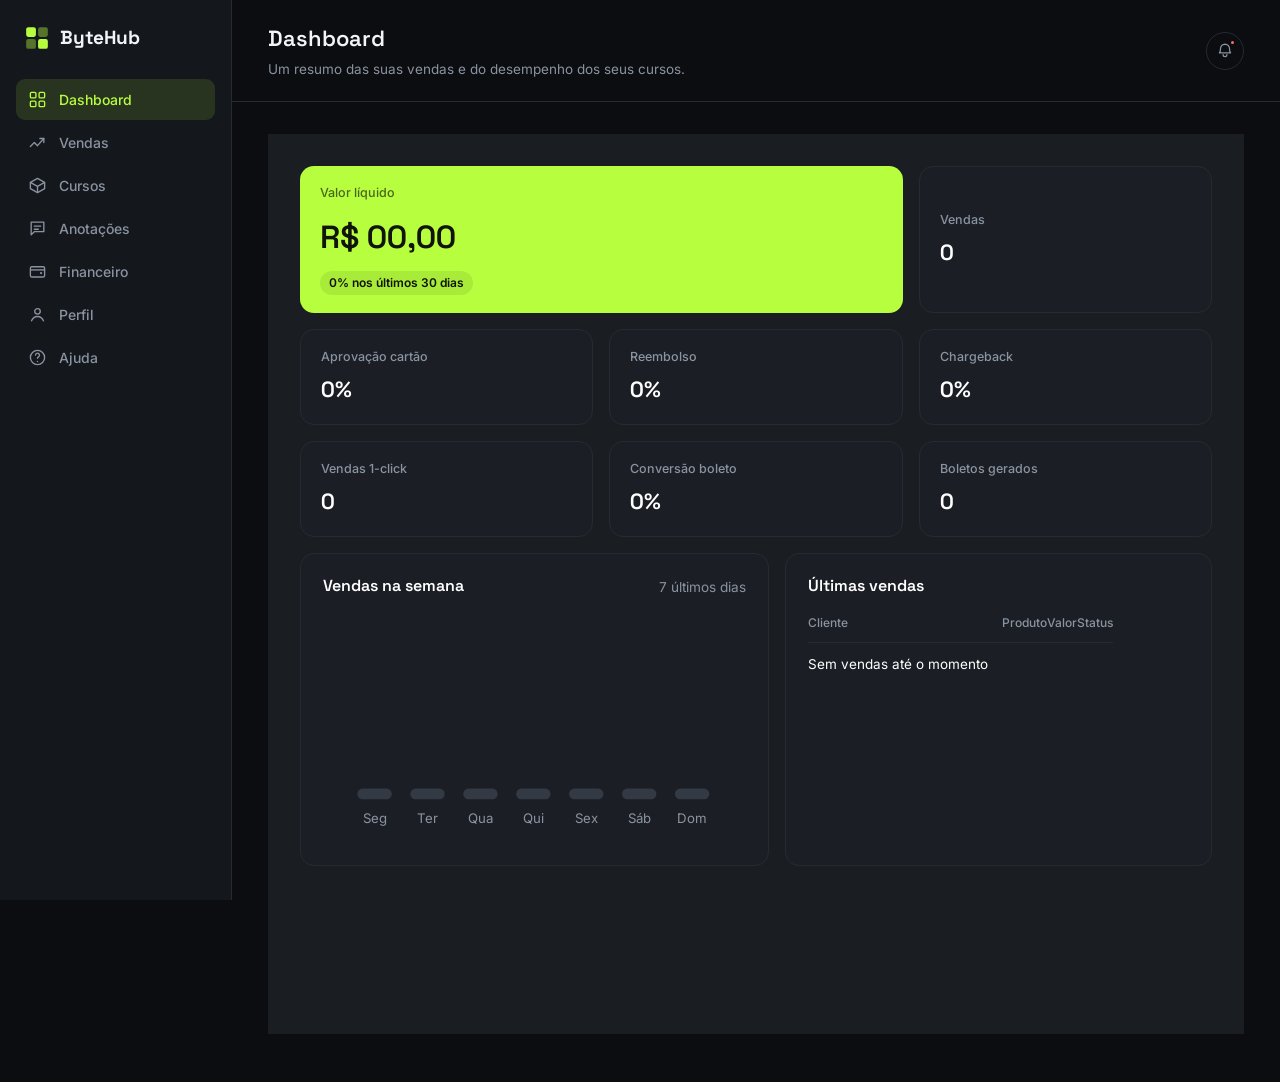
==== index.html @ 1a014fa0 "Add files via upload" ====
<!DOCTYPE html>
<html lang="pt-BR">
<head>
<meta charset="UTF-8">
<meta name="viewport" content="width=device-width, initial-scale=1.0">
<title>ByteHub — Painel do produtor</title>
<link rel="preconnect" href="https://fonts.googleapis.com">
<link rel="preconnect" href="https://fonts.gstatic.com" crossorigin>
<link href="https://fonts.googleapis.com/css2?family=Space+Grotesk:wght@500;600;700&family=Inter:wght@400;500;600;700&display=swap" rel="stylesheet">
<link rel="stylesheet" href="style.css">
</head>
<body>
<div class="app">

  <aside class="barra-lateral">
    <div class="marca">
      <svg class="marca-icone" viewBox="0 0 24 24" fill="none" xmlns="http://www.w3.org/2000/svg">
        <rect x="2" y="2" width="9" height="9" rx="2" fill="currentColor"/>
        <rect x="13" y="2" width="9" height="9" rx="2" fill="currentColor" opacity="0.4"/>
        <rect x="2" y="13" width="9" height="9" rx="2" fill="currentColor" opacity="0.4"/>
        <rect x="13" y="13" width="9" height="9" rx="2" fill="currentColor"/>
      </svg>
      <span class="marca-texto">ByteHub</span>
    </div>

    <nav class="navegacao abas">
      <a href="#" class="link-aba selecionada" data-alvo="dashboard">
        <svg viewBox="0 0 24 24" fill="none"><rect x="3" y="3" width="7" height="7" rx="1.5" stroke="currentColor" stroke-width="1.7"/><rect x="14" y="3" width="7" height="7" rx="1.5" stroke="currentColor" stroke-width="1.7"/><rect x="3" y="14" width="7" height="7" rx="1.5" stroke="currentColor" stroke-width="1.7"/><rect x="14" y="14" width="7" height="7" rx="1.5" stroke="currentColor" stroke-width="1.7"/></svg>
        <span>Dashboard</span>
      </a>
      <a href="#" class="link-aba" data-alvo="vendas">
        <svg viewBox="0 0 24 24" fill="none"><path d="M3 17l5-5 4 4 8-9" stroke="currentColor" stroke-width="1.7" stroke-linecap="round" stroke-linejoin="round"/><path d="M15 7h5v5" stroke="currentColor" stroke-width="1.7" stroke-linecap="round" stroke-linejoin="round"/></svg>
        <span>Vendas</span>
      </a>
      <a href="#" class="link-aba" data-alvo="produtos">
        <svg viewBox="0 0 24 24" fill="none"><path d="M3 8l9-5 9 5-9 5-9-5z" stroke="currentColor" stroke-width="1.7" stroke-linejoin="round"/><path d="M3 8v8l9 5 9-5V8" stroke="currentColor" stroke-width="1.7" stroke-linejoin="round"/><path d="M12 13v8" stroke="currentColor" stroke-width="1.7"/></svg>
        <span>Cursos</span>
      </a>
      <a href="#" class="link-aba" data-alvo="anotacoes">
        <svg viewBox="0 0 24 24" fill="none"><path d="M4 4h16v12H8l-4 4V4z" stroke="currentColor" stroke-width="1.7" stroke-linejoin="round"/><path d="M8 9h8M8 13h5" stroke="currentColor" stroke-width="1.7" stroke-linecap="round"/></svg>
        <span>Anotações</span>
      </a>
      <a href="#" class="link-aba" data-alvo="financeiro">
        <svg viewBox="0 0 24 24" fill="none"><rect x="3" y="6" width="18" height="13" rx="2" stroke="currentColor" stroke-width="1.7"/><path d="M3 10h18" stroke="currentColor" stroke-width="1.7"/><circle cx="16.5" cy="14" r="1.4" fill="currentColor"/></svg>
        <span>Financeiro</span>
      </a>
      <a href="#" class="link-aba" data-alvo="perfil">
        <svg viewBox="0 0 24 24" fill="none"><circle cx="12" cy="8" r="3.5" stroke="currentColor" stroke-width="1.7"/><path d="M4.5 20c1.4-3.6 4.4-5.5 7.5-5.5s6.1 1.9 7.5 5.5" stroke="currentColor" stroke-width="1.7" stroke-linecap="round"/></svg>
        <span>Perfil</span>
      </a>
      <a href="#" class="link-aba" data-alvo="ajuda">
        <svg viewBox="0 0 24 24" fill="none"><circle cx="12" cy="12" r="9" stroke="currentColor" stroke-width="1.7"/><path d="M9.5 9a2.5 2.5 0 114.2 1.8c-.8.7-1.7 1.1-1.7 2.3" stroke="currentColor" stroke-width="1.7" stroke-linecap="round"/><circle cx="12" cy="17" r="0.9" fill="currentColor"/></svg>
        <span>Ajuda</span>
      </a>
    </nav>
  </aside>

  <div class="conteudo-principal">
    <header class="topo">
      <div>
        <h1 id="titulo-pagina">Dashboard</h1>
        <p class="subtitulo" id="subtitulo-pagina">Um resumo das suas vendas e do desempenho dos seus cursos.</p>
      </div>
      <div class="topo-acoes">
        <button class="botao-icone" aria-label="Notificações">
          <svg viewBox="0 0 24 24" fill="none"><path d="M6 9a6 6 0 1112 0c0 4 1.5 5.5 1.5 5.5H4.5S6 13 6 9z" stroke="currentColor" stroke-width="1.7" stroke-linejoin="round"/><path d="M9.5 17a2.5 2.5 0 005 0" stroke="currentColor" stroke-width="1.7" stroke-linecap="round"/></svg>
          <span class="ponto-notificacao"></span>
        </button>
      </div>
    </header>

    <main class="area-secoes">

      <!-- DASHBOARD -->
      <section id="dashboard" class="secao ativa">
        <div class="grade-kpis">
          <div class="cartao-kpi cartao-kpi--destaque">
            <span class="kpi-rotulo">Valor líquido</span>
            <strong class="kpi-valor">R$ 00,00</strong>
            <span class="kpi-variacao">0% nos últimos 30 dias</span>
          </div>
          <div class="cartao-kpi">
            <span class="kpi-rotulo">Vendas</span>
            <strong class="kpi-valor">0</strong>
          </div>
          <div class="cartao-kpi">
            <span class="kpi-rotulo">Aprovação cartão</span>
            <strong class="kpi-valor">0%</strong>
          </div>
          <div class="cartao-kpi">
            <span class="kpi-rotulo">Reembolso</span>
            <strong class="kpi-valor">0%</strong>
          </div>
          <div class="cartao-kpi">
            <span class="kpi-rotulo">Chargeback</span>
            <strong class="kpi-valor">0%</strong>
          </div>
          <div class="cartao-kpi">
            <span class="kpi-rotulo">Vendas 1-click</span>
            <strong class="kpi-valor">0</strong>
          </div>
          <div class="cartao-kpi">
            <span class="kpi-rotulo">Conversão boleto</span>
            <strong class="kpi-valor">0%</strong>
          </div>
          <div class="cartao-kpi">
            <span class="kpi-rotulo">Boletos gerados</span>
            <strong class="kpi-valor">0</strong>
          </div>
        </div>

        <div class="grade-dashboard-inferior">
          <div class="painel">
            <div class="painel-cabecalho">
              <h2>Vendas na semana</h2>
              <span class="texto-fraco">7 últimos dias</span>
            </div>
           <svg class="grafico-barras" viewBox="0 0 320 170" xmlns="http://www.w3.org/2000/svg">
  <rect x="26" y="132" width="26" height="8" rx="4" fill="#333A44"/>
  <rect x="66" y="132" width="26" height="8" rx="4" fill="#333A44"/>
  <rect x="106" y="132" width="26" height="8" rx="4" fill="#333A44"/>
  <rect x="146" y="132" width="26" height="8" rx="4" fill="#333A44"/>
  <rect x="186" y="132" width="26" height="8" rx="4" fill="#333A44"/>
  <rect x="226" y="132" width="26" height="8" rx="4" fill="#333A44"/>
  <rect x="266" y="132" width="26" height="8" rx="4" fill="#333A44"/>
  
  <text x="39" y="158" fill="#8A93A0" font-size="10" font-family="Inter, sans-serif" text-anchor="middle">Seg</text>
  <text x="79" y="158" fill="#8A93A0" font-size="10" font-family="Inter, sans-serif" text-anchor="middle">Ter</text>
  <text x="119" y="158" fill="#8A93A0" font-size="10" font-family="Inter, sans-serif" text-anchor="middle">Qua</text>
  <text x="159" y="158" fill="#8A93A0" font-size="10" font-family="Inter, sans-serif" text-anchor="middle">Qui</text>
  <text x="199" y="158" fill="#8A93A0" font-size="10" font-family="Inter, sans-serif" text-anchor="middle">Sex</text>
  <text x="239" y="158" fill="#8A93A0" font-size="10" font-family="Inter, sans-serif" text-anchor="middle">Sáb</text>
  <text x="279" y="158" fill="#8A93A0" font-size="10" font-family="Inter, sans-serif" text-anchor="middle">Dom</text>
</svg>
          </div>

          <div class="painel">
            <div class="painel-cabecalho">
              <h2>Últimas vendas</h2>
            </div>
            <table class="tabela">
              <thead><tr><th>Cliente</th><th>Produto</th><th>Valor</th><th>Status</th></tr></thead>
              <tbody>
                <td>Sem vendas até o momento</td>
              </tbody>
            </table>
          </div>
        </div>
      </section>

      <!-- VENDAS -->
      <section id="vendas" class="secao">
        <div class="filtros-pilulas">
          <button class="pilula pilula--ativa" data-filtro="todas">Todas</button>
          <button class="pilula" data-filtro="aprovadas">Aprovadas</button>
          <button class="pilula" data-filtro="pendentes">Pendentes</button>
          <button class="pilula" data-filtro="reembolsadas">Reembolsadas</button>
          <button class="pilula" data-filtro="chargeback">Chargeback</button>
        </div>
        <div class="painel">
          <table class="tabela">
            <thead><tr><th>Data </th> <th>Cliente </th><th>Produto </th> <th>Pagamento </th> <th>Valor </th> <th>Status </th> </tr></thead>
            <tbody>
              <tr><td>Nenhuma venda feita até o momento</td>
              
            </tbody>
          </table>
        </div>
      </section>

      <!-- PRODUTOS -->
      <section id="produtos" class="secao">
  <div class="grade-produtos">

    <!-- Produto 1: Excel -->
    <article class="cartao-produto">
      <div class="capa-produto">
        <img src="https://images.unsplash.com/photo-1460925895917-afdab827c52f?w=600&auto=format&fit=crop&q=80" alt="Excel Avançado" />
      </div>
      <div class="cartao-produto-corpo">
        <span class="etiqueta etiqueta--ok">Publicado</span>
        <h3>Excel Avançado do Zero ao Pro</h3>
        <p class="texto-fraco">142 vendas · R$ 197,00</p>
        <div class="cartao-produto-acoes">
          <a href="#" class="botao botao--comprar" onclick="irParaComprar({
            titulo: 'Excel Avançado do Zero ao Pro',
            preco: '197,00',
            imagem: 'https://images.unsplash.com/photo-1460925895917-afdab827c52f?w=600&auto=format&fit=crop&q=80',
            vendas: '142'
          }); return false;">Comprar Agora</a>
        </div>
      </div>
    </article>

    <!-- Produto 2: Copywriting -->
    <article class="cartao-produto">
      <div class="capa-produto">
        <img src="https://images.unsplash.com/photo-1455390582262-044cdead277a?w=600&auto=format&fit=crop&q=80" alt="Copywriting" />
      </div>
      <div class="cartao-produto-corpo">
        <span class="etiqueta etiqueta--ok">Publicado</span>
        <h3>Copywriting que Vende</h3>
        <p class="texto-fraco">98 vendas · R$ 297,00</p>
        <div class="cartao-produto-acoes">
          <a href="#" class="botao botao--comprar" onclick="irParaComprar({
            titulo: 'Copywriting que Vende',
            preco: '297,00',
            imagem: 'https://images.unsplash.com/photo-1455390582262-044cdead277a?w=600&auto=format&fit=crop&q=80',
            vendas: '98'
          }); return false;">Comprar Agora</a>
        </div>
      </div>
    </article>

    <!-- Produto 3: Edição de Vídeo -->
    <article class="cartao-produto">
      <div class="capa-produto">
        <img src="https://images.unsplash.com/photo-1574717024653-61fd2cf4d44d?w=600&auto=format&fit=crop&q=80" alt="Edição de Vídeo" />
      </div>
      <div class="cartao-produto-corpo">
        <span class="etiqueta etiqueta--ok">Publicado</span>
        <h3>Edição de Vídeo para Reels</h3>
        <p class="texto-fraco">211 vendas · R$ 147,00</p>
        <div class="cartao-produto-acoes">
          <a href="#" class="botao botao--comprar" onclick="irParaComprar({
            titulo: 'Edição de Vídeo para Reels',
            preco: '147,00',
            imagem: 'https://images.unsplash.com/photo-1574717024653-61fd2cf4d44d?w=600&auto=format&fit=crop&q=80',
            vendas: '211'
          }); return false;">Comprar Agora</a>
        </div>
      </div>
    </article>

    <!-- Produto 4: Inglês (Rascunho) -->
    <article class="cartao-produto">
      <div class="capa-produto">
        <img src="https://images.unsplash.com/photo-1488646953014-85cb44e25828?w=600&auto=format&fit=crop&q=80" alt="Inglês para Viagens" />
      </div>
      <div class="cartao-produto-corpo">
        <span class="etiqueta etiqueta--reembolso">Rascunho</span>
        <h3>Inglês para Viagens</h3>
        <p class="texto-fraco">0 vendas · R$ 127,00</p>
        <div class="cartao-produto-acoes">
          <button class="botao botao--desativado" disabled>Em breve</button>
        </div>
      </div>
    </article>

    <!-- Produto 5: Marketing Digital -->
    <article class="cartao-produto">
      <div class="capa-produto">
        <img src="https://images.unsplash.com/photo-1533750349088-cd871a92f312?w=600&auto=format&fit=crop&q=80" alt="Marketing Digital" />
      </div>
      <div class="cartao-produto-corpo">
        <span class="etiqueta etiqueta--ok">Publicado</span>
        <h3>Marketing Digital na Prática</h3>
        <p class="texto-fraco">76 vendas · R$ 397,00</p>
        <div class="cartao-produto-acoes">
          <a href="#" class="botao botao--comprar" onclick="irParaComprar({
            titulo: 'Marketing Digital na Prática',
            preco: '397,00',
            imagem: 'https://images.unsplash.com/photo-1533750349088-cd871a92f312?w=600&auto=format&fit=crop&q=80',
            vendas: '76'
          }); return false;">Comprar Agora</a>
        </div>
      </div>
    </article>

    <!-- Produto 6: Desenvolvimento Web -->
    <article class="cartao-produto">
      <div class="capa-produto">
        <img src="https://images.unsplash.com/photo-1498050108023-c5249f4df085?w=600&auto=format&fit=crop&q=80" alt="Desenvolvimento Web" />
      </div>
      <div class="cartao-produto-corpo">
        <span class="etiqueta etiqueta--ok">Publicado</span>
        <h3>Desenvolvimento Web Fullstack</h3>
        <p class="texto-fraco">320 vendas · R$ 497,00</p>
        <div class="cartao-produto-acoes">
          <a href="#" class="botao botao--comprar" onclick="irParaComprar({
            titulo: 'Desenvolvimento Web Fullstack',
            preco: '497,00',
            imagem: 'https://images.unsplash.com/photo-1498050108023-c5249f4df085?w=600&auto=format&fit=crop&q=80',
            vendas: '320'
          }); return false;">Comprar Agora</a>
        </div>
      </div>
    </article>

    <!-- Produto 7: Figma e UI/UX -->
    <article class="cartao-produto">
      <div class="capa-produto">
        <img src="https://images.unsplash.com/photo-1581291518857-4e27b48ff24e?w=600&auto=format&fit=crop&q=80" alt="Figma e UI/UX" />
      </div>
      <div class="cartao-produto-corpo">
        <span class="etiqueta etiqueta--ok">Publicado</span>
        <h3>Figma e UI/UX Design</h3>
        <p class="texto-fraco">185 vendas · R$ 247,00</p>
        <div class="cartao-produto-acoes">
          <a href="#" class="botao botao--comprar" onclick="irParaComprar({
            titulo: 'Figma e UI/UX Design',
            preco: '247,00',
            imagem: 'https://images.unsplash.com/photo-1581291518857-4e27b48ff24e?w=600&auto=format&fit=crop&q=80',
            vendas: '185'
          }); return false;">Comprar Agora</a>
        </div>
      </div>
    </article>

    <!-- Produto 8: IA para Negócios -->
    <article class="cartao-produto">
      <div class="capa-produto">
        <img src="https://base.digital/images/wz2qzed1/site-prod/38282d55f27b11ff87bc450cd41a54d9de74e8bc-3840x2400.jpg/Capa.jpg?w=2032&fm=webp&q=85" alt="IA para Negócios" />
      </div>
      <div class="cartao-produto-corpo">
        <span class="etiqueta etiqueta--ok">Publicado</span>
        <h3>IA para Negócios e Produtividade</h3>
        <p class="texto-fraco">412 vendas · R$ 297,00</p>
        <div class="cartao-produto-acoes">
          <a href="#" class="botao botao--comprar" onclick="irParaComprar({
            titulo: 'IA para Negócios e Produtividade',
            preco: '297,00',
            imagem: 'https://base.digital/images/wz2qzed1/site-prod/38282d55f27b11ff87bc450cd41a54d9de74e8bc-3840x2400.jpg/Capa.jpg?w=2032&fm=webp&q=85',
            vendas: '412'
          }); return false;">Comprar Agora</a>
        </div>
      </div>
    </article>

    <!-- Produto 9: Fotografia (Rascunho) -->
    <article class="cartao-produto">
      <div class="capa-produto">
        <img src="https://images.unsplash.com/photo-1516035069371-29a1b244cc32?w=600&auto=format&fit=crop&q=80" alt="Fotografia Profissional" />
      </div>
      <div class="cartao-produto-corpo">
        <span class="etiqueta etiqueta--reembolso">Rascunho</span>
        <h3>Fotografia e Iluminação Pro</h3>
        <p class="texto-fraco">0 vendas · R$ 189,00</p>
        <div class="cartao-produto-acoes">
          <button class="botao botao--desativado" disabled>Em breve</button>
        </div>
      </div>
    </article>

    <!-- Produto 10: Finanças Pessoais -->
    <article class="cartao-produto">
      <div class="capa-produto">
        <img src="https://images.unsplash.com/photo-1559526324-4b87b5e36e44?w=600&auto=format&fit=crop&q=80" alt="Finanças Pessoais" />
      </div>
      <div class="cartao-produto-corpo">
        <span class="etiqueta etiqueta--ok">Publicado</span>
        <h3>Finanças Pessoais e Investimentos</h3>
        <p class="texto-fraco">64 vendas · R$ 157,00</p>
        <div class="cartao-produto-acoes">
          <a href="#" class="botao botao--comprar" onclick="irParaComprar({
            titulo: 'Finanças Pessoais e Investimentos',
            preco: '157,00',
            imagem: 'https://images.unsplash.com/photo-1559526324-4b87b5e36e44?w=600&auto=format&fit=crop&q=80',
            vendas: '64'
          }); return false;">Comprar Agora</a>
        </div>
      </div>
    </article>

    <!-- Produto 11: Mídias Sociais -->
    <article class="cartao-produto">
      <div class="capa-produto">
        <img src="https://images.unsplash.com/photo-1611162617474-5b21e879e113?w=600&auto=format&fit=crop&q=80" alt="Gestão de Mídias Sociais" />
      </div>
      <div class="cartao-produto-corpo">
        <span class="etiqueta etiqueta--ok">Publicado</span>
        <h3>Gestão de Mídias Sociais</h3>
        <p class="texto-fraco">230 vendas · R$ 197,00</p>
        <div class="cartao-produto-acoes">
          <a href="#" class="botao botao--comprar" onclick="irParaComprar({
            titulo: 'Gestão de Mídias Sociais',
            preco: '197,00',
            imagem: 'https://images.unsplash.com/photo-1611162617474-5b21e879e113?w=600&auto=format&fit=crop&q=80',
            vendas: '230'
          }); return false;">Comprar Agora</a>
        </div>
      </div>
    </article>

    <!-- Produto 12: Nutrição (Rascunho) -->
    <article class="cartao-produto">
      <div class="capa-produto">
        <img src="https://images.unsplash.com/photo-1498837167922-ddd27525d352?w=600&auto=format&fit=crop&q=80" alt="Nutrição e Alimentação" />
      </div>
      <div class="cartao-produto-corpo">
        <span class="etiqueta etiqueta--reembolso">Rascunho</span>
        <h3>Nutrição e Marmitas Fitness</h3>
        <p class="texto-fraco">0 vendas · R$ 97,00</p>
        <div class="cartao-produto-acoes">
          <button class="botao botao--desativado" disabled>Em breve</button>
        </div>
      </div>
    </article>

    <button class="cartao-produto cartao-produto--novo">
      <span class="icone-mais">+</span>
      Novo produto
    </button>
  </div>
</section>


      <!-- ANOTAÇÕES E COMENTÁRIOS DE ALUNOS -->
      <section id="anotacoes" class="secao">
        <div class="grade-anotacoes">
          <div class="painel painel-comentarios">
            <div class="painel-cabecalho">
              <h2>Comentários dos alunos</h2>
              <span class="texto-fraco">42 comentários</span>
            </div>

            <div class="filtros-pilulas filtros-pilulas--comentarios">
              <button class="pilula pilula--ativa" data-filtro="todos">Todos</button>
              <button class="pilula" data-filtro="5-estrelas">5 estrelas</button>
              <button class="pilula" data-filtro="duvidas">Dúvidas</button>
              <button class="pilula" data-filtro="nao-respondidos">Não respondidos</button>
            </div>

            <div class="lista-comentarios">

              <article class="cartao-comentario">
                <div class="avatar avatar--aluno" style="background:#7C5CFC">CM</div>
                <div class="comentario-corpo">
                  <div class="comentario-cabecalho">
                    <strong>Camila Moreira</strong>
                    <span class="texto-fraco">· Excel Avançado do Zero ao Pro</span>
                  </div>
                  <div class="estrelas" aria-label="5 de 5 estrelas">★★★★★</div>
                  <p>Curso incrível! As aulas de tabela dinâmica destravaram meu trabalho, já apliquei tudo na planilha da empresa.</p>
                  <div class="comentario-rodape">
                    <span class="texto-fraco">Há 2 horas</span>
                    <button class="botao-link">Responder</button>
                  </div>
                </div>
              </article>

              <article class="cartao-comentario cartao-comentario--nao-lido">
                <div class="avatar avatar--aluno" style="background:#2563EB">RS</div>
                <div class="comentario-corpo">
                  <div class="comentario-cabecalho">
                    <strong>Rafael Souza</strong>
                    <span class="texto-fraco">· Desenvolvimento Web Fullstack</span>
                  </div>
                  <div class="estrelas" aria-label="4 de 5 estrelas">★★★★<span class="estrela-vazia">★</span></div>
                  <p>Estou na aula 12 e travei no deploy do projeto. Alguém mais teve erro de porta ocupada ao rodar o servidor local?</p>
                  <span class="etiqueta etiqueta--duvida">Dúvida</span>
                  <div class="comentario-rodape">
                    <span class="texto-fraco">Há 3 horas</span>
                    <button class="botao-link">Responder</button>
                  </div>
                </div>
              </article>

              <article class="cartao-comentario">
                <div class="avatar avatar--aluno" style="background:#E8590C">JP</div>
                <div class="comentario-corpo">
                  <div class="comentario-cabecalho">
                    <strong>Juliana Prado</strong>
                    <span class="texto-fraco">· Copywriting que Vende</span>
                  </div>
                  <div class="estrelas" aria-label="5 de 5 estrelas">★★★★★</div>
                  <p>Comprei achando que ia ser mais um curso genérico e me surpreendi. Já escrevi 3 e-mails novos usando os gatilhos do módulo 4.</p>
                  <div class="comentario-rodape">
                    <span class="texto-fraco">Há 5 horas</span>
                    <button class="botao-link">Responder</button>
                  </div>
                </div>
              </article>

              <article class="cartao-comentario">
                <div class="avatar avatar--aluno" style="background:#0EA5A5">TB</div>
                <div class="comentario-corpo">
                  <div class="comentario-cabecalho">
                    <strong>Thiago Barbosa</strong>
                    <span class="texto-fraco">· Figma e UI/UX Design</span>
                  </div>
                  <div class="estrelas" aria-label="5 de 5 estrelas">★★★★★</div>
                  <p>Professor explica muito bem o raciocínio por trás de cada escolha de layout, não é só "clique aqui, clique ali".</p>
                  <div class="comentario-resposta">
                    <div class="avatar avatar--produtor">MF</div>
                    <div>
                      <strong>Marina Ferreira <span class="etiqueta etiqueta--produtor">Produtora</span></strong>
                      <p>Que bom que ajudou, Thiago! Fico feliz que o método esteja fazendo sentido 🙌</p>
                    </div>
                  </div>
                  <div class="comentario-rodape">
                    <span class="texto-fraco">Há 6 horas</span>
                    <button class="botao-link">Responder</button>
                  </div>
                </div>
              </article>

              <article class="cartao-comentario cartao-comentario--nao-lido">
                <div class="avatar avatar--aluno" style="background:#D6336C">LA</div>
                <div class="comentario-corpo">
                  <div class="comentario-cabecalho">
                    <strong>Larissa Alves</strong>
                    <span class="texto-fraco">· IA para Negócios e Produtividade</span>
                  </div>
                  <div class="estrelas" aria-label="3 de 5 estrelas">★★★<span class="estrela-vazia">★★</span></div>
                  <p>O conteúdo é bom, mas achei o módulo de automações meio corrido. Ficaria ótimo um vídeo extra detalhando passo a passo.</p>
                  <div class="comentario-rodape">
                    <span class="texto-fraco">Ontem</span>
                    <button class="botao-link">Responder</button>
                  </div>
                </div>
              </article>

              <article class="cartao-comentario">
                <div class="avatar avatar--aluno" style="background:#12B886">DC</div>
                <div class="comentario-corpo">
                  <div class="comentario-cabecalho">
                    <strong>Diego Carvalho</strong>
                    <span class="texto-fraco">· Marketing Digital na Prática</span>
                  </div>
                  <div class="estrelas" aria-label="5 de 5 estrelas">★★★★★</div>
                  <p>Melhor investimento que fiz esse ano. Consegui meu primeiro cliente de tráfego pago duas semanas depois de terminar o curso!</p>
                  <div class="comentario-rodape">
                    <span class="texto-fraco">Há 1 dia</span>
                    <button class="botao-link">Responder</button>
                  </div>
                </div>
              </article>

              <article class="cartao-comentario">
                <div class="avatar avatar--aluno" style="background:#5C7CFA">BN</div>
                <div class="comentario-corpo">
                  <div class="comentario-cabecalho">
                    <strong>Bianca Nogueira</strong>
                    <span class="texto-fraco">· Edição de Vídeo para Reels</span>
                  </div>
                  <div class="estrelas" aria-label="4 de 5 estrelas">★★★★<span class="estrela-vazia">★</span></div>
                  <p>Adorei as dicas de corte dinâmico! Só senti falta de um material sobre trilhas sonoras livres de direitos autorais.</p>
                  <div class="comentario-rodape">
                    <span class="texto-fraco">Há 1 dia</span>
                    <button class="botao-link">Responder</button>
                  </div>
                </div>
              </article>

              <article class="cartao-comentario">
                <div class="avatar avatar--aluno" style="background:#F59F00">EG</div>
                <div class="comentario-corpo">
                  <div class="comentario-cabecalho">
                    <strong>Eduardo Gama</strong>
                    <span class="texto-fraco">· Finanças Pessoais e Investimentos</span>
                  </div>
                  <div class="estrelas" aria-label="5 de 5 estrelas">★★★★★</div>
                  <p>Organizei minhas contas pela primeira vez na vida depois desse curso. Simples, direto e sem enrolação.</p>
                  <div class="comentario-rodape">
                    <span class="texto-fraco">Há 2 dias</span>
                    <button class="botao-link">Responder</button>
                  </div>
                </div>
              </article>

              <article class="cartao-comentario cartao-comentario--nao-lido">
                <div class="avatar avatar--aluno" style="background:#495057">PH</div>
                <div class="comentario-corpo">
                  <div class="comentario-cabecalho">
                    <strong>Pedro Henrique</strong>
                    <span class="texto-fraco">· Desenvolvimento Web Fullstack</span>
                  </div>
                  <div class="estrelas" aria-label="2 de 5 estrelas">★★<span class="estrela-vazia">★★★</span></div>
                  <p>O vídeo da aula 8 está sem áudio nos primeiros 3 minutos, dá pra dar uma olhada? O resto do curso está ótimo.</p>
                  <span class="etiqueta etiqueta--duvida">Dúvida</span>
                  <div class="comentario-rodape">
                    <span class="texto-fraco">Há 2 dias</span>
                    <button class="botao-link">Responder</button>
                  </div>
                </div>
              </article>

              <article class="cartao-comentario">
                <div class="avatar avatar--aluno" style="background:#9C36B5">FR</div>
                <div class="comentario-corpo">
                  <div class="comentario-cabecalho">
                    <strong>Fernanda Rocha</strong>
                    <span class="texto-fraco">· Gestão de Mídias Sociais</span>
                  </div>
                  <div class="estrelas" aria-label="5 de 5 estrelas">★★★★★</div>
                  <p>Já apliquei o calendário de conteúdo do módulo 2 na minha loja e o engajamento triplicou em duas semanas.</p>
                  <div class="comentario-rodape">
                    <span class="texto-fraco">Há 3 dias</span>
                    <button class="botao-link">Responder</button>
                  </div>
                </div>
              </article>

              <article class="cartao-comentario">
                <div class="avatar avatar--aluno" style="background:#1098AD">VL</div>
                <div class="comentario-corpo">
                  <div class="comentario-cabecalho">
                    <strong>Vitor Lima</strong>
                    <span class="texto-fraco">· Copywriting que Vende</span>
                  </div>
                  <div class="estrelas" aria-label="4 de 5 estrelas">★★★★<span class="estrela-vazia">★</span></div>
                  <p>Muito bom, só achei o ritmo das últimas aulas um pouco acelerado comparado ao começo do curso.</p>
                  <div class="comentario-rodape">
                    <span class="texto-fraco">Há 4 dias</span>
                    <button class="botao-link">Responder</button>
                  </div>
                </div>
              </article>

              <article class="cartao-comentario">
                <div class="avatar avatar--aluno" style="background:#37B24D">AS</div>
                <div class="comentario-corpo">
                  <div class="comentario-cabecalho">
                    <strong>Amanda Santos</strong>
                    <span class="texto-fraco">· Excel Avançado do Zero ao Pro</span>
                  </div>
                  <div class="estrelas" aria-label="5 de 5 estrelas">★★★★★</div>
                  <p>Não sabia nem fazer um PROCV e hoje já monto dashboard pro meu chefe. Recomendo demais!</p>
                  <div class="comentario-rodape">
                    <span class="texto-fraco">Há 5 dias</span>
                    <button class="botao-link">Responder</button>
                  </div>
                </div>
              </article>

            </div>

            <button class="botao botao--fantasma botao--carregar-mais">Carregar mais comentários</button>
          </div>

          <div class="painel painel-resumo-avaliacoes">
            <div class="painel-cabecalho">
              <h2>Resumo das avaliações</h2>
            </div>

            <div class="nota-media">
              <strong class="nota-media-valor">4,6</strong>
              <div class="estrelas estrelas--grande" aria-label="4,6 de 5 estrelas">★★★★<span class="estrela-vazia">★</span></div>
              <span class="texto-fraco">baseado em 42 avaliações</span>
            </div>

            <div class="distribuicao-notas">
              <div class="linha-distribuicao">
                <span>5</span>
                <div class="barra-distribuicao"><div class="barra-distribuicao-preenchida" style="width:72%"></div></div>
                <span class="texto-fraco">30</span>
              </div>
              <div class="linha-distribuicao">
                <span>4</span>
                <div class="barra-distribuicao"><div class="barra-distribuicao-preenchida" style="width:19%"></div></div>
                <span class="texto-fraco">8</span>
              </div>
              <div class="linha-distribuicao">
                <span>3</span>
                <div class="barra-distribuicao"><div class="barra-distribuicao-preenchida" style="width:5%"></div></div>
                <span class="texto-fraco">2</span>
              </div>
              <div class="linha-distribuicao">
                <span>2</span>
                <div class="barra-distribuicao"><div class="barra-distribuicao-preenchida" style="width:2%"></div></div>
                <span class="texto-fraco">1</span>
              </div>
              <div class="linha-distribuicao">
                <span>1</span>
                <div class="barra-distribuicao"><div class="barra-distribuicao-preenchida" style="width:2%"></div></div>
                <span class="texto-fraco">1</span>
              </div>
            </div>

            <div class="separador"></div>

            <p class="texto-fraco" style="margin-bottom:12px;">Comentários por curso</p>
            <div class="lista-cursos-comentarios">
              <div class="linha-curso-comentario"><span>Excel Avançado do Zero ao Pro</span><strong>12</strong></div>
              <div class="linha-curso-comentario"><span>Desenvolvimento Web Fullstack</span><strong>9</strong></div>
              <div class="linha-curso-comentario"><span>Copywriting que Vende</span><strong>7</strong></div>
              <div class="linha-curso-comentario"><span>Marketing Digital na Prática</span><strong>5</strong></div>
              <div class="linha-curso-comentario"><span>Outros cursos</span><strong>9</strong></div>
            </div>
          </div>
        </div>
      </section>

      <!-- FINANCEIRO -->
      <section id="financeiro" class="secao">
        <div class="painel-saldo">
          <span class="kpi-rotulo">Saldo disponível</span>
          <strong class="kpi-valor kpi-valor--grande">R$ 00.00</strong>
          <button class="botao botao--primario">Solicitar saque</button>
        </div>

        <div class="grade-financeiro-inferior">
          <div class="painel">
            <div class="painel-cabecalho"><h2>Chave PIX</h2></div>
            <div class="formulario">
              <label class="campo">
                <span>Tipo de chave</span>
                <select>
                  <option>CPF</option>
                  <option>E-mail</option>
                  <option>Telefone</option>
                  <option>Aleatória</option>
                </select>
              </label>
              <label class="campo">
                <span>Chave PIX</span>
                <input type="text" placeholder="Digite sua chave PIX">
              </label>
              <button class="botao botao--primario">Salvar chave</button>
            </div>
          </div>

          <div class="painel">
            <div class="painel-cabecalho"><h2>Histórico de saques</h2></div>
            <table class="tabela">
              <thead><tr><th>Data</th><th>Valor</th><th>Status</th></tr></thead>
              <tbody>
                <tr><td></td><td>Nenhum saque feito</td>
              </tbody>
            </table>
          </div>
        </div>
      </section>

      <!-- PERFIL -->
      <section id="perfil" class="secao">
  <div class="painel painel-perfil">
    <div class="perfil-cabecalho">
      <div class="avatar avatar--grande">MF</div>
      <button class="botao botao--fantasma">Alterar foto</button>
    </div>
    <div class="grade-formulario">
      <label class="campo">
        <span>Nome completo</span>
        <input type="text" id="perfil-nome" value="Marina Ferreira">
      </label>
      
      <label class="campo">
        <span>E-mail</span>
        <input type="email" id="perfil-email" value="marina@bytehub.com">
      </label>
      
      <label class="campo">
        <span>Telefone</span>
        <input type="text" id="perfil-telefone" value="(11) 98888-1234">
      </label>
      
      <label class="campo campo--completo">
        <span>Sobre você</span>
        <textarea rows="3" id="perfil-sobre">Produtora de cursos de tecnologia e marketing digital.</textarea>
      </label>
    </div>
    
    <button id="btn-salvar-perfil" class="botao botao--primario">Salvar alterações</button>
  </div>
</section>


      <!-- AJUDA -->
      <section id="ajuda" class="secao">
        <div class="grade-ajuda">
          <div class="painel">
            <div class="painel-cabecalho"><h2>Perguntas frequentes</h2></div>
            <div class="acordeao">
              <details class="item-acordeao">
                <summary>Quando recebo o dinheiro das minhas vendas?</summary>
                <p>O valor cai no seu saldo disponível em até 2 dias úteis após a aprovação do pagamento. Saques em PIX chegam na mesma hora.</p>
              </details>
              <details class="item-acordeao">
                <summary>Como funciona a aprovação no cartão de crédito?</summary>
                <p>A operadora do cartão analisa os dados da compra em segundos. Cartões com informações desatualizadas ou limite insuficiente costumam ser recusados.</p>
              </details>
              <details class="item-acordeao">
                <summary>Por que uma venda pode virar chargeback?</summary>
                <p>O chargeback acontece quando o comprador contesta a cobrança direto com o banco, geralmente por compra não reconhecida ou insatisfação com o curso.</p>
              </details>
              <details class="item-acordeao">
                <summary>Como crio um novo produto na ByteHub?</summary>
                <p>Vá até Cursos e escolha Novo produto. Defina nome, preço e categoria, depois envie o conteúdo em vídeo ou arquivo.</p>
              </details>
              <details class="item-acordeao">
                <summary>Como altero minha chave PIX de recebimento?</summary>
                <p>Abra Financeiro, escolha o tipo de chave e digite o novo valor. A alteração vale para os próximos saques.</p>
              </details>
            </div>
          </div>

          <div class="painel suporte-painel">
            <h2>Fale com o suporte</h2>
            <p class="texto-fraco">Nosso time responde em até 2 horas úteis.</p>
            <button class="botao botao--primario">Abrir chat</button>
            <button class="botao botao--fantasma">Enviar e-mail</button>
          </div>
        </div>
      </section>

    </main>
  </div>

  <nav class="tab-bar-mobile abas">
    <a href="#" class="link-aba selecionada" data-alvo="dashboard">
      <svg viewBox="0 0 24 24" fill="none"><rect x="3" y="3" width="7" height="7" rx="1.5" stroke="currentColor" stroke-width="1.7"/><rect x="14" y="3" width="7" height="7" rx="1.5" stroke="currentColor" stroke-width="1.7"/><rect x="3" y="14" width="7" height="7" rx="1.5" stroke="currentColor" stroke-width="1.7"/><rect x="14" y="14" width="7" height="7" rx="1.5" stroke="currentColor" stroke-width="1.7"/></svg>
      <span>Dashboard</span>
    </a>
    <a href="#" class="link-aba" data-alvo="vendas">
      <svg viewBox="0 0 24 24" fill="none"><path d="M3 17l5-5 4 4 8-9" stroke="currentColor" stroke-width="1.7" stroke-linecap="round" stroke-linejoin="round"/><path d="M15 7h5v5" stroke="currentColor" stroke-width="1.7" stroke-linecap="round" stroke-linejoin="round"/></svg>
      <span>Vendas</span>
    </a>
    <a href="#" class="link-aba" data-alvo="produtos">
      <svg viewBox="0 0 24 24" fill="none"><path d="M3 8l9-5 9 5-9 5-9-5z" stroke="currentColor" stroke-width="1.7" stroke-linejoin="round"/><path d="M3 8v8l9 5 9-5V8" stroke="currentColor" stroke-width="1.7" stroke-linejoin="round"/><path d="M12 13v8" stroke="currentColor" stroke-width="1.7"/></svg>
      <span>Cursos</span>
    </a>
    <a href="#" class="link-aba" data-alvo="anotacoes">
      <svg viewBox="0 0 24 24" fill="none"><path d="M4 4h16v12H8l-4 4V4z" stroke="currentColor" stroke-width="1.7" stroke-linejoin="round"/><path d="M8 9h8M8 13h5" stroke="currentColor" stroke-width="1.7" stroke-linecap="round"/></svg>
      <span>Anotações</span>
    </a>
    <a href="#" class="link-aba" data-alvo="financeiro">
      <svg viewBox="0 0 24 24" fill="none"><rect x="3" y="6" width="18" height="13" rx="2" stroke="currentColor" stroke-width="1.7"/><path d="M3 10h18" stroke="currentColor" stroke-width="1.7"/><circle cx="16.5" cy="14" r="1.4" fill="currentColor"/></svg>
      <span>Financeiro</span>
    </a>
    <a href="#" class="link-aba" data-alvo="perfil">
      <svg viewBox="0 0 24 24" fill="none"><circle cx="12" cy="8" r="3.5" stroke="currentColor" stroke-width="1.7"/><path d="M4.5 20c1.4-3.6 4.4-5.5 7.5-5.5s6.1 1.9 7.5 5.5" stroke="currentColor" stroke-width="1.7" stroke-linecap="round"/></svg>
      <span>Perfil</span>
    </a>
    <a href="#" class="link-aba" data-alvo="ajuda">
      <svg viewBox="0 0 24 24" fill="none"><circle cx="12" cy="12" r="9" stroke="currentColor" stroke-width="1.7"/><path d="M9.5 9a2.5 2.5 0 114.2 1.8c-.8.7-1.7 1.1-1.7 2.3" stroke="currentColor" stroke-width="1.7" stroke-linecap="round"/><circle cx="12" cy="17" r="0.9" fill="currentColor"/></svg>
      <span>Ajuda</span>
    </a>
  </nav>

</div>
<script src="script.js"></script>
</body>
</html>
---- style.css ----
/* ByteHub — painel do produtor
   Tema escuro com acento verde-limão, tipografia Space Grotesk + Inter */

:root {
  --bg: #0B0D10;
  --superficie: #14171C;
  --cartao: #1B1F25;
  --borda: #262B32;
  --texto: #F2F4F6;
  --texto-fraco: #8A93A0;
  --acento: #B7FF3E;
  --acento-escuro: #8FCB2E;
  --acento-tinta: #10140A;
  --vermelho: #FF6B6B;
  --ambar: #FFB84D;
  --raio: 14px;
  --raio-pequeno: 9px;
  --fonte-titulo: 'Space Grotesk', 'Inter', sans-serif;
  --fonte-corpo: 'Inter', sans-serif;
}

* { box-sizing: border-box; margin: 0; padding: 0; }

html { scroll-behavior: smooth; }

body {
  font-family: var(--fonte-corpo);
  background: var(--bg);
  color: var(--texto);
  font-size: 15px;
  line-height: 1.5;
  -webkit-font-smoothing: antialiased;
}

a { color: inherit; }
button { font: inherit; }

a:focus-visible,
button:focus-visible,
input:focus-visible,
select:focus-visible,
textarea:focus-visible {
  outline: 2px solid var(--acento);
  outline-offset: 2px;
}

/* ---------- layout geral ---------- */

.app {
  display: flex;
  min-height: 100vh;
}

.barra-lateral {
  width: 232px;
  flex-shrink: 0;
  background: var(--superficie);
  border-right: 1px solid var(--borda);
  display: flex;
  flex-direction: column;
  padding: 24px 16px;
  position: sticky;
  top: 0;
  height: 100vh;
}

.marca {
  display: flex;
  align-items: center;
  gap: 10px;
  padding: 0 8px 26px;
  font-family: var(--fonte-titulo);
  font-weight: 700;
  font-size: 19px;
  letter-spacing: -0.01em;
}

.marca-icone { width: 26px; height: 26px; color: var(--acento); flex-shrink: 0; }

.navegacao { display: flex; flex-direction: column; gap: 2px; flex: 1; }

.link-aba {
  display: flex;
  align-items: center;
  gap: 12px;
  padding: 10px 12px;
  border-radius: var(--raio-pequeno);
  color: var(--texto-fraco);
  text-decoration: none;
  font-weight: 500;
  font-size: 14px;
  transition: background-color .15s ease, color .15s ease;
}

.link-aba svg { width: 19px; height: 19px; flex-shrink: 0; }

.link-aba:hover { background: rgba(255,255,255,0.04); color: var(--texto); }

.link-aba.selecionada { background: rgba(183,255,62,0.12); color: var(--acento); }

.usuario-mini {
  display: flex;
  align-items: center;
  gap: 10px;
  padding-top: 16px;
  margin-top: 16px;
  border-top: 1px solid var(--borda);
}

.avatar {
  width: 36px;
  height: 36px;
  border-radius: 50%;
  background: var(--acento);
  color: var(--acento-tinta);
  display: flex;
  align-items: center;
  justify-content: center;
  font-weight: 700;
  font-family: var(--fonte-titulo);
  font-size: 13px;
  flex-shrink: 0;
}

.avatar--grande { width: 64px; height: 64px; font-size: 20px; }

.usuario-info { display: flex; flex-direction: column; line-height: 1.25; overflow: hidden; }
.usuario-info strong { font-size: 13px; white-space: nowrap; overflow: hidden; text-overflow: ellipsis; }
.usuario-info span { font-size: 12px; color: var(--texto-fraco); }

.conteudo-principal { flex: 1; display: flex; flex-direction: column; min-width: 0; }

.topo {
  display: flex;
  align-items: center;
  justify-content: space-between;
  gap: 16px;
  padding: 22px 36px;
  border-bottom: 1px solid var(--borda);
}

.topo h1 { font-family: var(--fonte-titulo); font-size: 22px; font-weight: 600; }
.subtitulo { color: var(--texto-fraco); font-size: 13.5px; margin-top: 4px; }

.topo-acoes { display: flex; align-items: center; gap: 16px; flex-shrink: 0; }

.botao-icone {
  position: relative;
  width: 38px;
  height: 38px;
  border-radius: 50%;
  border: 1px solid var(--borda);
  background: transparent;
  color: var(--texto-fraco);
  display: flex;
  align-items: center;
  justify-content: center;
  cursor: pointer;
}

.botao-icone svg { width: 18px; height: 18px; }
.botao-icone:hover { color: var(--texto); border-color: #3A414B; }

.ponto-notificacao {
  position: absolute;
  top: 6px;
  right: 7px;
  width: 7px;
  height: 7px;
  border-radius: 50%;
  background: var(--vermelho);
  border: 2px solid var(--bg);
}

.area-secoes { padding: 32px 36px 48px; flex: 1; }

.secao { display: none; }
.secao.ativa { display: block; animation: aparecer .28s ease; }

@keyframes aparecer {
  from { opacity: 0; transform: translateY(6px); }
  to { opacity: 1; transform: translateY(0); }
}

/* ---------- painéis e tabelas ---------- */

.painel {
  background: var(--cartao);
  border: 1px solid var(--borda);
  border-radius: var(--raio);
  padding: 20px 22px;
}

.painel-cabecalho {
  display: flex;
  align-items: baseline;
  justify-content: space-between;
  gap: 12px;
  margin-bottom: 16px;
}

.painel-cabecalho h2 { font-family: var(--fonte-titulo); font-size: 16px; font-weight: 600; }

.texto-fraco { color: var(--texto-fraco); font-size: 12.5px; }

.tabela { width: 100%; border-collapse: collapse; font-size: 13.5px; }
.tabela th {
  text-align: left;
  color: var(--texto-fraco);
  font-weight: 500;
  font-size: 12px;
  padding-bottom: 10px;
  border-bottom: 1px solid var(--borda);
  white-space: nowrap;
}
.tabela td { padding: 11px 14px 11px 0; border-bottom: 1px solid var(--borda); white-space: nowrap; }
.tabela tr:last-child td { border-bottom: none; }
.painel > .tabela,
.painel table { display: block; overflow-x: auto; }

.etiqueta { display: inline-block; padding: 3px 10px; border-radius: 20px; font-size: 11.5px; font-weight: 600; }
.etiqueta--ok { background: rgba(183,255,62,0.14); color: var(--acento); }
.etiqueta--pendente { background: rgba(255,184,77,0.14); color: var(--ambar); }
.etiqueta--reembolso { background: rgba(138,147,160,0.16); color: var(--texto-fraco); }
.etiqueta--chargeback { background: rgba(255,107,107,0.14); color: var(--vermelho); }

/* ---------- dashboard ---------- */

.grade-kpis { display: grid; grid-template-columns: repeat(3, 1fr); gap: 16px; }

.cartao-kpi {
  background: var(--cartao);
  border: 1px solid var(--borda);
  border-radius: var(--raio);
  padding: 18px 20px;
  display: flex;
  flex-direction: column;
  gap: 6px;
  justify-content: center;
}

.cartao-kpi--destaque {
  grid-column: span 2;
  background: var(--acento);
  border: none;
  color: var(--acento-tinta);
  gap: 10px;
}

.cartao-kpi--destaque .kpi-rotulo { color: rgba(16,20,10,0.65); }

.kpi-rotulo { font-size: 12.5px; color: var(--texto-fraco); font-weight: 500; }
.kpi-valor {
  font-family: var(--fonte-titulo);
  font-size: 22px;
  font-weight: 600;
  font-variant-numeric: tabular-nums;
}
.cartao-kpi--destaque .kpi-valor { font-size: 32px; }
.kpi-valor--grande { font-size: 36px; }

.kpi-variacao {
  font-size: 12px;
  font-weight: 600;
  color: var(--acento-tinta);
  background: rgba(0,0,0,0.08);
  padding: 3px 9px;
  border-radius: 20px;
  width: fit-content;
}

.grade-dashboard-inferior {
  display: grid;
  grid-template-columns: 1.1fr 1fr;
  gap: 16px;
  margin-top: 16px;
}

.grafico-barras { width: 100%; height: auto; }

/* ---------- vendas ---------- */

.filtros-pilulas { display: flex; gap: 8px; margin-bottom: 18px; flex-wrap: wrap; }

.pilula {
  padding: 8px 16px;
  border-radius: 20px;
  border: 1px solid var(--borda);
  background: transparent;
  color: var(--texto-fraco);
  font-size: 13px;
  font-weight: 500;
  cursor: pointer;
  transition: background-color .15s ease, color .15s ease, border-color .15s ease;
}

.pilula:hover { border-color: #3A414B; color: var(--texto); }
.pilula.pilula--ativa { background: var(--acento); border-color: var(--acento); color: var(--acento-tinta); }

/* ---------- produtos ---------- */

.grade-produtos { display: grid; grid-template-columns: repeat(4, 1fr); gap: 18px; }

.cartao-produto {
  background: var(--cartao);
  border: 1px solid var(--borda);
  border-radius: var(--raio);
  overflow: hidden;
  display: flex;
  flex-direction: column;
  text-align: left;
}

.capa-produto { height: 110px; }
.capa-produto--1 { background: linear-gradient(135deg, #B7FF3E, #4B7A16); }
.capa-produto--2 { background: linear-gradient(135deg, #8B7CF6, #3C2E8A); }
.capa-produto--3 { background: linear-gradient(135deg, #FFB84D, #B3610F); }
.capa-produto--4 { background: linear-gradient(135deg, #4DD0E1, #12545C); }
.capa-produto--5 { background: linear-gradient(135deg, #FF6B6B, #8A2E2E); }

.cartao-produto-corpo { padding: 14px 16px 18px; display: flex; flex-direction: column; gap: 6px; }
.cartao-produto-corpo h3 { font-size: 14.5px; font-weight: 600; font-family: var(--fonte-titulo); }

.cartao-produto--novo {
  align-items: center;
  justify-content: center;
  gap: 8px;
  color: var(--texto-fraco);
  border-style: dashed;
  cursor: pointer;
  background: transparent;
  font-size: 14px;
  font-weight: 500;
  min-height: 180px;
}
.cartao-produto--novo:hover { color: var(--texto); border-color: #3A414B; }
.icone-mais { font-size: 22px; line-height: 1; }

/* ---------- marketing ---------- */

.grade-marketing { display: grid; grid-template-columns: 340px 1fr; gap: 18px; align-items: start; }

.feed-vertical {
  display: flex;
  flex-direction: column;
  gap: 14px;
  max-height: 540px;
  overflow-y: auto;
  padding-right: 4px;
}
.feed-vertical::-webkit-scrollbar { width: 6px; }
.feed-vertical::-webkit-scrollbar-thumb { background: var(--borda); border-radius: 3px; }

.cartao-video { background: var(--bg); border: 1px solid var(--borda); border-radius: var(--raio); overflow: hidden; }

.video-capa { position: relative; height: 200px; display: flex; align-items: center; justify-content: center; }
.video-capa--1 { background: linear-gradient(160deg, #8B7CF6, #241C55); }
.video-capa--2 { background: linear-gradient(160deg, #B7FF3E, #33500F); }
.video-capa--3 { background: linear-gradient(160deg, #FFB84D, #663D0A); }
.video-capa--4 { background: linear-gradient(160deg, #4DD0E1, #0E3E45); }

.botao-play {
  width: 46px;
  height: 46px;
  border-radius: 50%;
  background: rgba(255,255,255,0.18);
  border: 1px solid rgba(255,255,255,0.4);
  color: #fff;
  display: flex;
  align-items: center;
  justify-content: center;
  cursor: pointer;
}
.botao-play svg { width: 18px; height: 18px; margin-left: 2px; }

.video-info { padding: 12px 14px 14px; display: flex; flex-direction: column; gap: 6px; }
.video-info strong { font-size: 13.5px; }
.video-metricas { display: flex; gap: 14px; color: var(--texto-fraco); font-size: 12px; align-items: center; }
.video-metricas svg { width: 13px; height: 13px; color: var(--vermelho); vertical-align: -2px; margin-right: 4px; }

.grade-banners { display: grid; grid-template-columns: repeat(3, 1fr); gap: 10px; }
.banner-preview { height: 64px; border-radius: var(--raio-pequeno); }
.banner-preview--1 { background: linear-gradient(135deg, #B7FF3E, #4B7A16); }
.banner-preview--2 { background: linear-gradient(135deg, #8B7CF6, #3C2E8A); }
.banner-preview--3 { background: linear-gradient(135deg, #FFB84D, #B3610F); }

/* ---------- formulários / campos ---------- */

.formulario { display: flex; flex-direction: column; gap: 14px; align-items: flex-start; width: 100%; }

.campo { display: flex; flex-direction: column; gap: 6px; font-size: 13px; color: var(--texto-fraco); font-weight: 500; width: 100%; }

.campo input, .campo select, .campo textarea {
  background: var(--bg);
  border: 1px solid var(--borda);
  border-radius: var(--raio-pequeno);
  padding: 10px 12px;
  color: var(--texto);
  font-family: var(--fonte-corpo);
  font-size: 14px;
  width: 100%;
}
.campo textarea { resize: vertical; }

.campo-copia { display: flex; gap: 8px; }
.campo-copia input { flex: 1; }

.botao {
  padding: 10px 18px;
  border-radius: var(--raio-pequeno);
  font-size: 14px;
  font-weight: 600;
  cursor: pointer;
  border: 1px solid transparent;
  font-family: var(--fonte-corpo);
  white-space: nowrap;
}
.botao--primario { background: var(--acento); color: var(--acento-tinta); }
.botao--primario:hover { background: var(--acento-escuro); }
.botao--fantasma { background: transparent; border-color: var(--borda); color: var(--texto); }
.botao--fantasma:hover { border-color: #3A414B; }

/* ---------- financeiro ---------- */

.painel-saldo {
  background: var(--cartao);
  border: 1px solid var(--borda);
  border-radius: var(--raio);
  padding: 28px 32px;
  display: flex;
  flex-direction: column;
  align-items: flex-start;
  gap: 14px;
  margin-bottom: 18px;
}

.grade-financeiro-inferior { display: grid; grid-template-columns: 1fr 1fr; gap: 16px; }

/* ---------- perfil ---------- */

.painel-perfil { max-width: 640px; }

.perfil-cabecalho { display: flex; align-items: center; gap: 16px; margin-bottom: 24px; }

.grade-formulario { display: grid; grid-template-columns: 1fr 1fr; gap: 16px; margin-bottom: 20px; }
.campo--completo { grid-column: 1 / -1; }

/* ---------- ajuda ---------- */

.grade-ajuda { display: grid; grid-template-columns: 1.4fr 1fr; gap: 18px; align-items: start; }

.acordeao { display: flex; flex-direction: column; gap: 8px; }

.item-acordeao {
  border: 1px solid var(--borda);
  border-radius: var(--raio-pequeno);
  padding: 12px 16px;
  background: var(--bg);
}
.item-acordeao summary {
  cursor: pointer;
  font-weight: 500;
  font-size: 14px;
  list-style: none;
  display: flex;
  align-items: center;
  gap: 10px;
}
.item-acordeao summary::-webkit-details-marker { display: none; }
.item-acordeao summary::before {
  content: '+';
  display: inline-block;
  width: 14px;
  color: var(--acento);
  font-weight: 700;
  flex-shrink: 0;
}
.item-acordeao[open] summary::before { content: '–'; }
.item-acordeao p { margin-top: 10px; color: var(--texto-fraco); font-size: 13.5px; line-height: 1.6; padding-left: 24px; }

.suporte-painel { display: flex; flex-direction: column; gap: 10px; align-items: flex-start; }
.suporte-painel h2 { font-family: var(--fonte-titulo); font-size: 17px; }

/* ---------- barra de abas mobile ---------- */

.tab-bar-mobile { display: none; }

/* ---------- responsivo ---------- */

@media (max-width: 980px) {
  .barra-lateral { width: 76px; padding: 20px 10px; }
  .marca { justify-content: center; padding: 0 0 26px; }
  .marca-texto { display: none; }
  .link-aba { justify-content: center; }
  .link-aba span { display: none; }
  .usuario-mini { justify-content: center; }
  .usuario-info { display: none; }

  .grade-kpis { grid-template-columns: repeat(2, 1fr); }
  .cartao-kpi--destaque { grid-column: 1 / -1; }
  .grade-dashboard-inferior { grid-template-columns: 1fr; }
  .grade-produtos { grid-template-columns: repeat(2, 1fr); }
  .grade-marketing { grid-template-columns: 1fr; }
  .grade-ajuda { grid-template-columns: 1fr; }
  .grade-formulario { grid-template-columns: 1fr; }
  .grade-financeiro-inferior { grid-template-columns: 1fr; }
}

@media (max-width: 640px) {
  .barra-lateral { display: none; }
  .topo { padding: 18px 20px; }
  .area-secoes { padding: 20px 18px 90px; }

  .tab-bar-mobile {
    display: flex;
    position: fixed;
    bottom: 0;
    left: 0;
    right: 0;
    background: var(--superficie);
    border-top: 1px solid var(--borda);
    overflow-x: auto;
    z-index: 20;
    scrollbar-width: none;
  }
  .tab-bar-mobile::-webkit-scrollbar { display: none; }
  .tab-bar-mobile .link-aba {
    flex-direction: column;
    gap: 4px;
    padding: 10px 14px;
    font-size: 10.5px;
    border-radius: 0;
    white-space: nowrap;
  }
  .tab-bar-mobile .link-aba span { display: block; }

  .grade-kpis { grid-template-columns: repeat(2, 1fr); }
  .cartao-kpi--destaque { grid-column: 1 / -1; }
}

/* ---------- movimento reduzido ---------- */

@media (prefers-reduced-motion: reduce) {
  html { scroll-behavior: auto; }
  .secao.ativa { animation: none; }
}
/* Fonte global para combinar com o gráfico */
@import url('https://fonts.googleapis.com/css2?family=Inter:wght@400;500;600&display=swap');

.secao {
  font-family: 'Inter', sans-serif;
  padding: 2rem;
  background-color: #1a1e23; /* Fundo escuro do painel */
  color: #ffffff;
  min-height: 100vh;
}

/* Sistema de Grid Responsivo */
.grade-produtos {
  display: grid;
  grid-template-columns: repeat(auto-fill, minmax(260px, 1fr));
  gap: 1.5rem;
  max-width: 1200px;
  margin: 0 auto;
}

/* Estilo Base dos Cartões */
.cartao-produto {
  background-color: #242a32;
  border: 1px solid #333A44;
  border-radius: 12px;
  overflow: hidden;
  display: flex;
  flex-direction: column;
  transition: transform 0.2s ease, box-shadow 0.2s ease, border-color 0.2s ease;
  text-align: left;
  cursor: pointer;
  text-decoration: none;
}

.cartao-produto:hover {
  transform: translateY(-4px);
  box-shadow: 0 10px 20px rgba(0, 0, 0, 0.3);
  border-color: #4a5462;
}

/* Imagem de Capa do Curso */
.capa-produto {
  width: 100%;
  height: 150px;
  overflow: hidden;
  position: relative;
  background-color: #333A44;
}

.capa-produto img {
  width: 100%;
  height: 100%;
  object-fit: cover;
  transition: transform 0.3s ease;
}

.cartao-produto:hover .capa-produto img {
  transform: scale(1.05); /* Efeito de zoom suave na foto */
}

/* Corpo do Cartão (Textos e Etiquetas) */
.cartao-produto-corpo {
  padding: 1.25rem;
  display: flex;
  flex-direction: column;
  gap: 0.75rem;
  flex-grow: 1;
}

.cartao-produto-corpo h3 {
  margin: 0;
  font-size: 1.05rem;
  font-weight: 600;
  color: #E2E8F0;
  line-height: 1.4;
}

.texto-fraco {
  margin: 0;
  font-size: 0.85rem;
  color: #8A93A0;
  margin-top: auto; /* Empurra o texto para o fundo do cartão */
}

/* Etiquetas (Badges) */
.etiqueta {
  align-self: flex-start;
  font-size: 0.7rem;
  font-weight: 600;
  padding: 0.25rem 0.6rem;
  border-radius: 6px;
  text-transform: uppercase;
  letter-spacing: 0.5px;
}

/* Etiqueta Verde (Publicado) - Combinando com o gráfico */
.etiqueta--ok {
  background-color: rgba(183, 255, 62, 0.15);
  color: #B7FF3E;
}

/* Etiqueta Cinza (Rascunho) */
.etiqueta--reembolso {
  background-color: rgba(138, 147, 160, 0.15);
  color: #8A93A0;
}

/* Botão de Novo Produto */
.cartao-produto--novo {
  background-color: transparent;
  border: 2px dashed #333A44;
  color: #8A93A0;
  display: flex;
  flex-direction: column;
  align-items: center;
  justify-content: center;
  min-height: 250px;
  font-weight: 500;
  font-size: 1rem;
  font-family: inherit;
  transition: all 0.2s ease;
}

.cartao-produto--novo:hover {
  border-color: #B7FF3E;
  
  color: #B7FF3E;
  background-color: rgba(183, 255, 62, 0.05);
  transform: translateY(-4px);
}

.icone-mais {
  font-size: 2.5rem;
  margin-bottom: 0.5rem;
  font-weight: 300;
}
.cartao-produto-acoes {
  margin-top: 12px;
}

.botao--comprar {
  display: block;
  width: 100%;
  padding: 10px 16px;
  background-color: #2563eb; /* Cor azul do botão */
  color: #ffffff;
  text-align: center;
  text-decoration: none;
  font-weight: 600;
  border-radius: 6px;
  transition: background-color 0.2s ease;
}

.botao--comprar:hover {
  background-color: #1d4ed8;
}

.botao--desativado {
  display: block;
  width: 100%;
  padding: 10px 16px;
  background-color: #e5e7eb;
  color: #9ca3af;
  border: none;
  border-radius: 6px;
  font-weight: 600;
  cursor: not-allowed;
}
/* ==========================================================
   ANOTAÇÕES E COMENTÁRIOS DE ALUNOS
   Adicione este bloco ao final do seu style.css.
   Reaproveita as classes .painel, .botao, .etiqueta, .pilula
   e .avatar já existentes no restante do painel ByteHub.
   ========================================================== */

.grade-anotacoes {
  display: grid;
  grid-template-columns: 2fr 1fr;
  gap: 24px;
  align-items: start;
}

@media (max-width: 960px) {
  .grade-anotacoes {
    grid-template-columns: 1fr;
  }
}

/* ---------- Filtros no topo da lista de comentários ---------- */

.filtros-pilulas--comentarios {
  margin-bottom: 20px;
}

/* ---------- Lista de comentários ---------- */

.lista-comentarios {
  display: flex;
  flex-direction: column;
  gap: 4px;
}

.cartao-comentario {
  display: flex;
  gap: 14px;
  padding: 18px 4px;
  border-bottom: 1px solid #232733;
}

.cartao-comentario:last-child {
  border-bottom: none;
}

.cartao-comentario--nao-lido {
  position: relative;
  background: rgba(124, 92, 252, 0.05);
  border-radius: 12px;
  padding: 18px 14px;
}

.cartao-comentario--nao-lido::before {
  content: "";
  position: absolute;
  left: 0;
  top: 18px;
  bottom: 18px;
  width: 3px;
  border-radius: 3px;
  background: #7C5CFC;
}

.avatar {
  display: flex;
  align-items: center;
  justify-content: center;
  flex-shrink: 0;
  width: 40px;
  height: 40px;
  border-radius: 50%;
  color: #fff;
  font-family: "Space Grotesk", sans-serif;
  font-weight: 600;
  font-size: 14px;
}

.avatar--aluno {
  width: 42px;
  height: 42px;
}

.avatar--produtor {
  width: 30px;
  height: 30px;
  font-size: 12px;
  background: #14171F;
  border: 1px solid #333A44;
  color: #8A93A0;
}

.comentario-corpo {
  flex: 1;
  min-width: 0;
}

.comentario-cabecalho {
  display: flex;
  flex-wrap: wrap;
  align-items: baseline;
  gap: 6px;
  margin-bottom: 4px;
}

.comentario-cabecalho strong {
  font-family: "Space Grotesk", sans-serif;
  font-size: 14px;
  color: #E7E9EE;
}

.estrelas {
  color: #F5A623;
  font-size: 13px;
  letter-spacing: 2px;
  margin-bottom: 8px;
}

.estrelas--grande {
  font-size: 20px;
  margin: 6px 0;
}

.estrela-vazia {
  color: #333A44;
}

.comentario-corpo > p {
  font-size: 14px;
  line-height: 1.5;
  color: #C5C9D3;
  margin: 0 0 8px 0;
}

.comentario-rodape {
  display: flex;
  align-items: center;
  gap: 14px;
  margin-top: 6px;
}

.botao-link {
  background: none;
  border: none;
  padding: 0;
  color: #7C5CFC;
  font-size: 13px;
  font-weight: 600;
  font-family: "Inter", sans-serif;
  cursor: pointer;
}

.botao-link:hover {
  text-decoration: underline;
}

/* ---------- Etiquetas específicas de comentários ---------- */

.etiqueta--duvida {
  display: inline-block;
  margin-bottom: 8px;
  background: rgba(245, 166, 35, 0.12);
  color: #F5A623;
}

.etiqueta--produtor {
  font-size: 10px;
  font-weight: 600;
  padding: 2px 8px;
  border-radius: 20px;
  background: rgba(124, 92, 252, 0.15);
  color: #7C5CFC;
  vertical-align: middle;
  margin-left: 6px;
}

/* ---------- Resposta do produtor dentro do comentário ---------- */

.comentario-resposta {
  display: flex;
  gap: 10px;
  background: #14171F;
  border: 1px solid #232733;
  border-radius: 10px;
  padding: 12px 14px;
  margin: 10px 0;
}

.comentario-resposta strong {
  font-size: 13px;
  color: #E7E9EE;
}

.comentario-resposta p {
  margin: 4px 0 0 0;
  font-size: 13px;
  color: #C5C9D3;
}

/* ---------- Botão de carregar mais ---------- */

.botao--carregar-mais {
  display: block;
  width: 100%;
  margin-top: 12px;
  text-align: center;
}

/* ---------- Painel lateral: resumo das avaliações ---------- */

.painel-resumo-avaliacoes {
  position: sticky;
  top: 24px;
}

.nota-media {
  display: flex;
  flex-direction: column;
  align-items: center;
  text-align: center;
  padding: 12px 0 20px 0;
  border-bottom: 1px solid #232733;
  margin-bottom: 18px;
}

.nota-media-valor {
  font-family: "Space Grotesk", sans-serif;
  font-size: 40px;
  color: #E7E9EE;
  line-height: 1.1;
}

.distribuicao-notas {
  display: flex;
  flex-direction: column;
  gap: 10px;
}

.linha-distribuicao {
  display: grid;
  grid-template-columns: 14px 1fr 24px;
  align-items: center;
  gap: 10px;
  font-size: 13px;
  color: #8A93A0;
}

.barra-distribuicao {
  height: 6px;
  border-radius: 4px;
  background: #232733;
  overflow: hidden;
}

.barra-distribuicao-preenchida {
  height: 100%;
  border-radius: 4px;
  background: #F5A623;
}

.separador {
  height: 1px;
  background: #232733;
  margin: 20px 0;
}

.lista-cursos-comentarios {
  display: flex;
  flex-direction: column;
  gap: 12px;
}

.linha-curso-comentario {
  display: flex;
  align-items: center;
  justify-content: space-between;
  font-size: 13px;
}

.linha-curso-comentario span {
  color: #C5C9D3;
}

.linha-curso-comentario strong {
  color: #E7E9EE;
  font-family: "Space Grotesk", sans-serif;
}
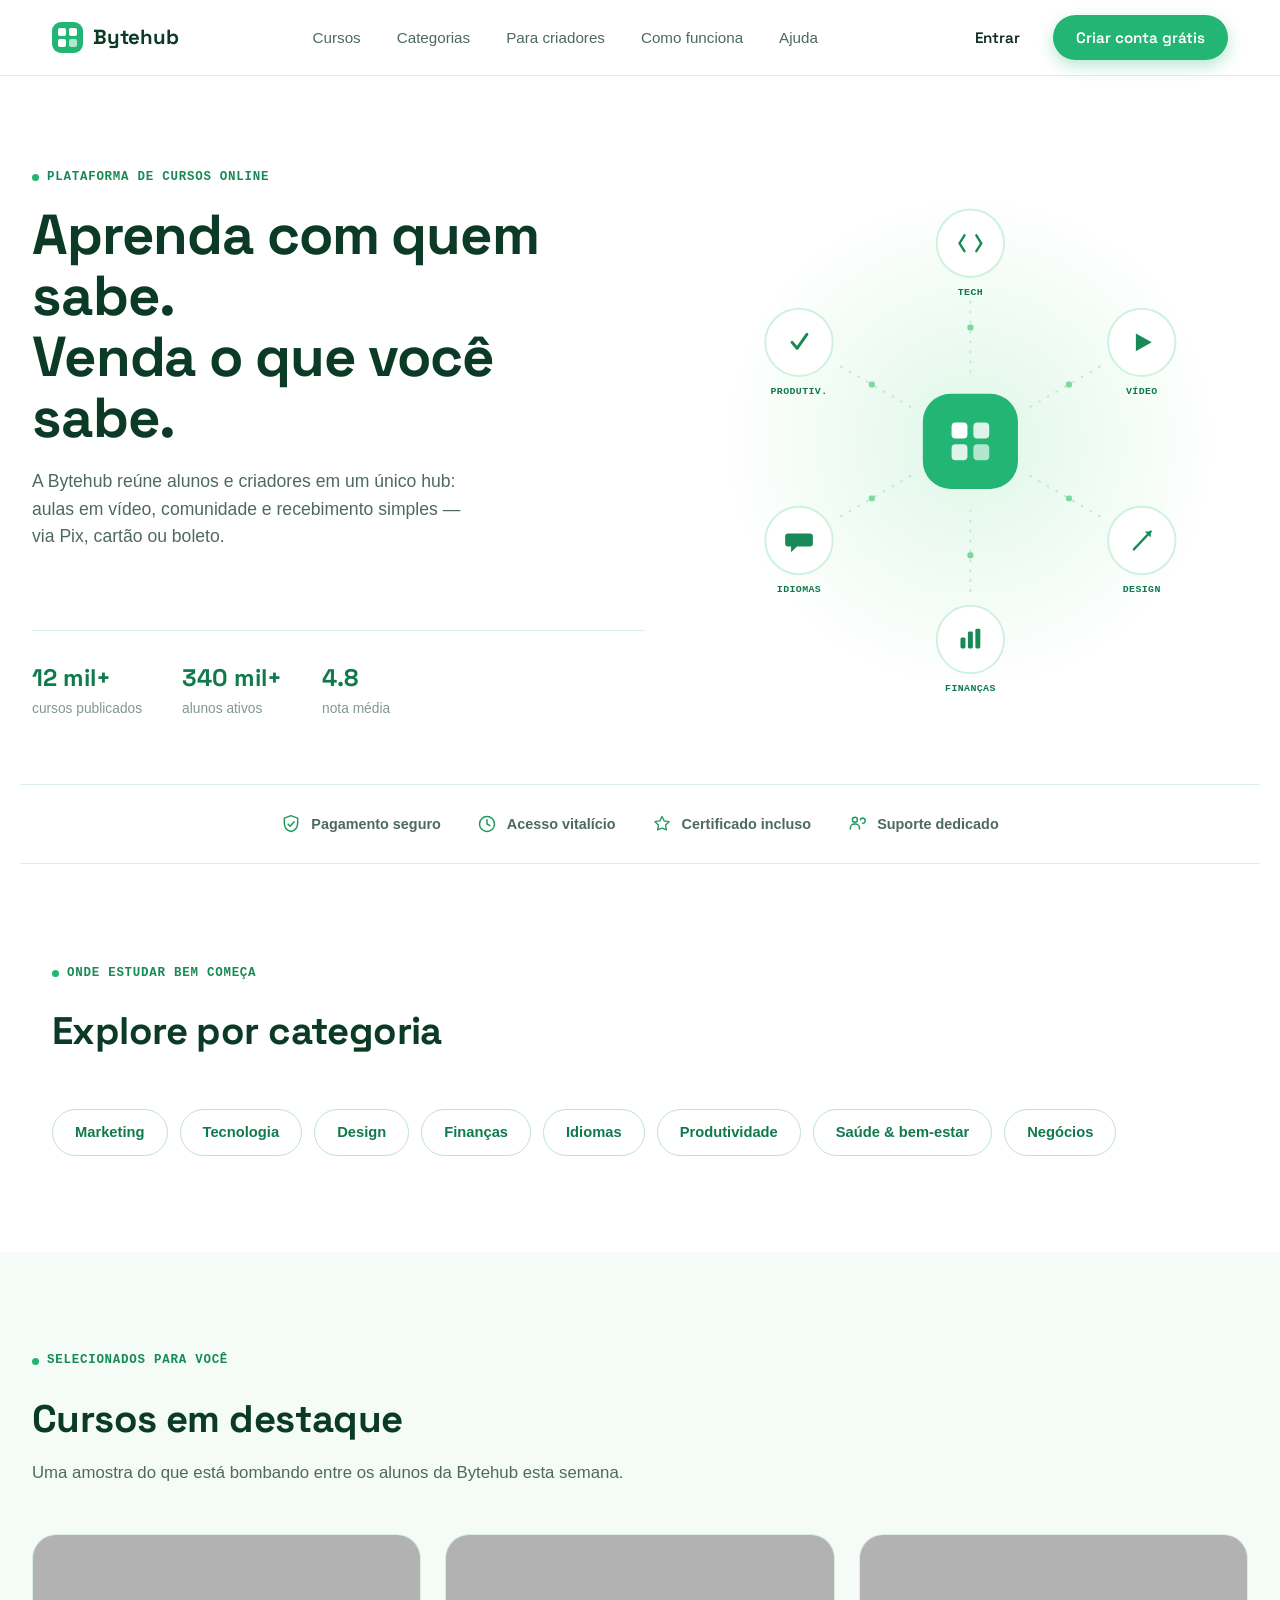
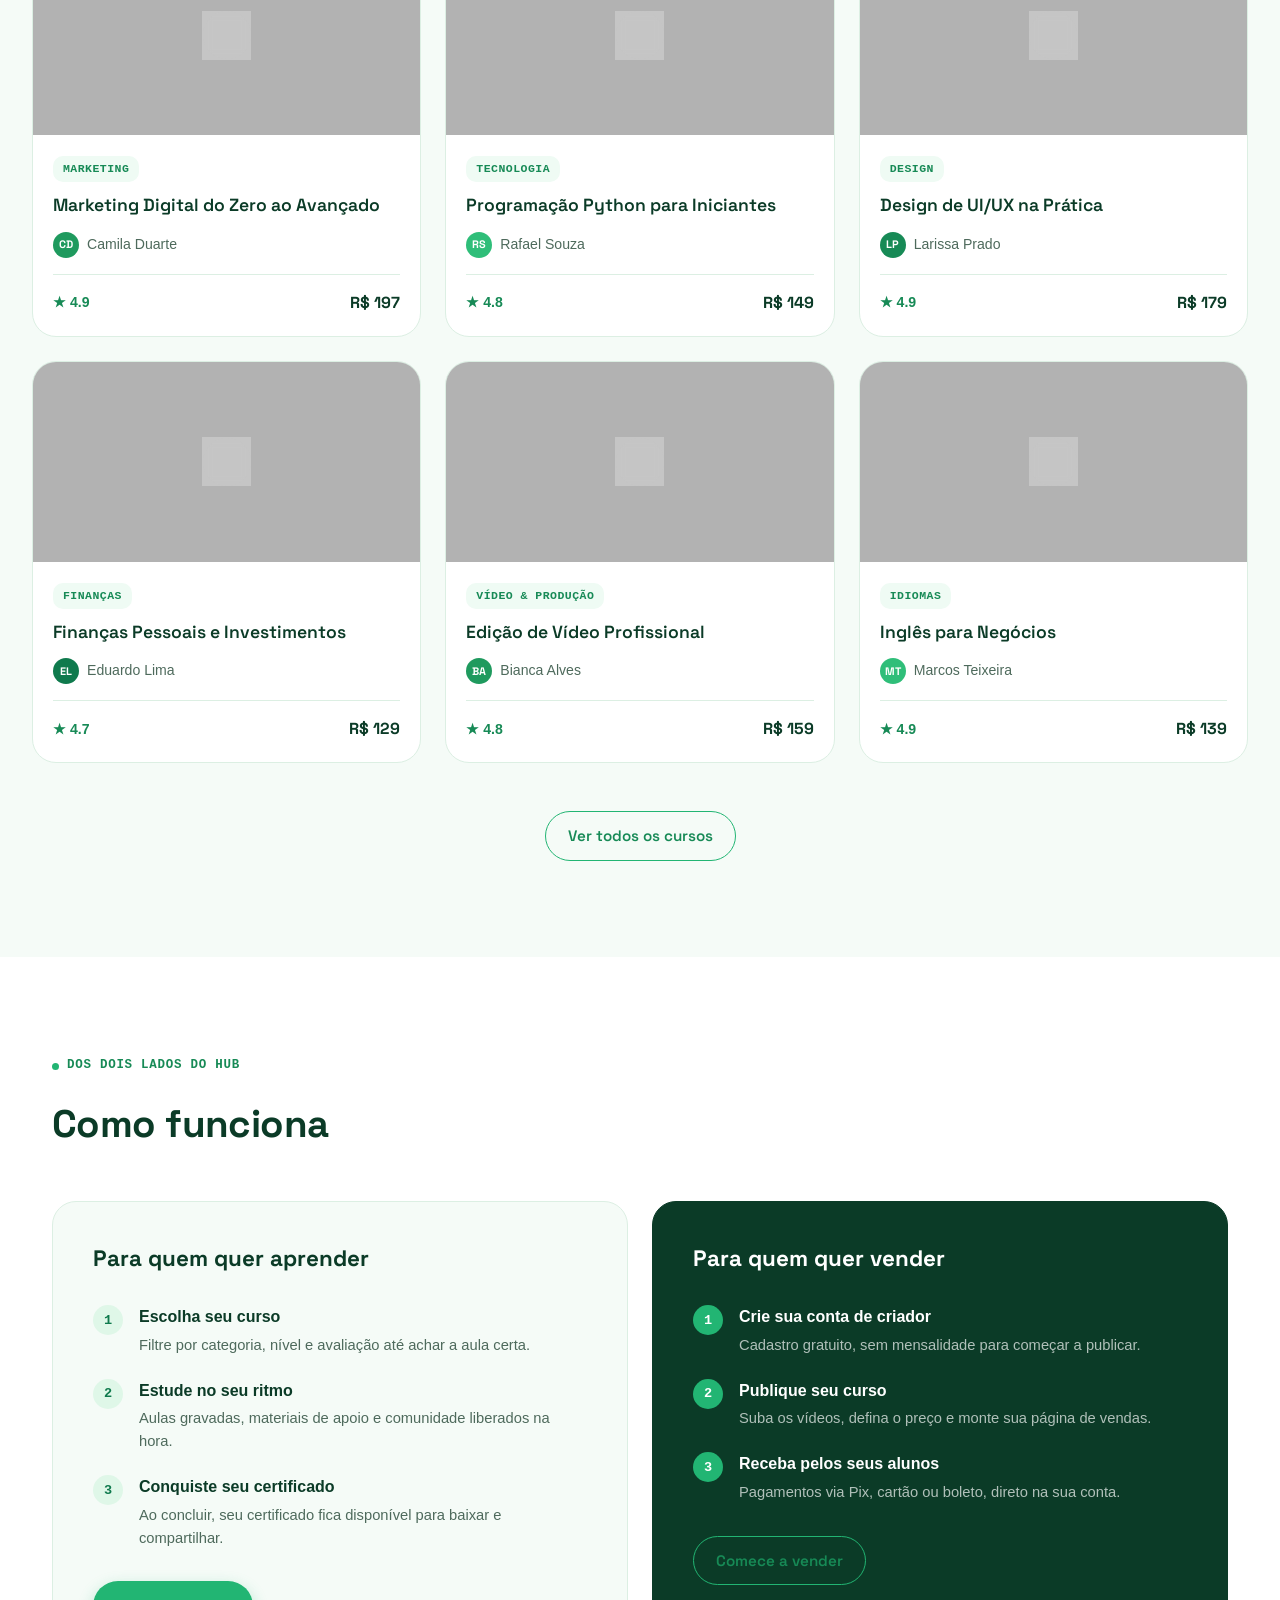
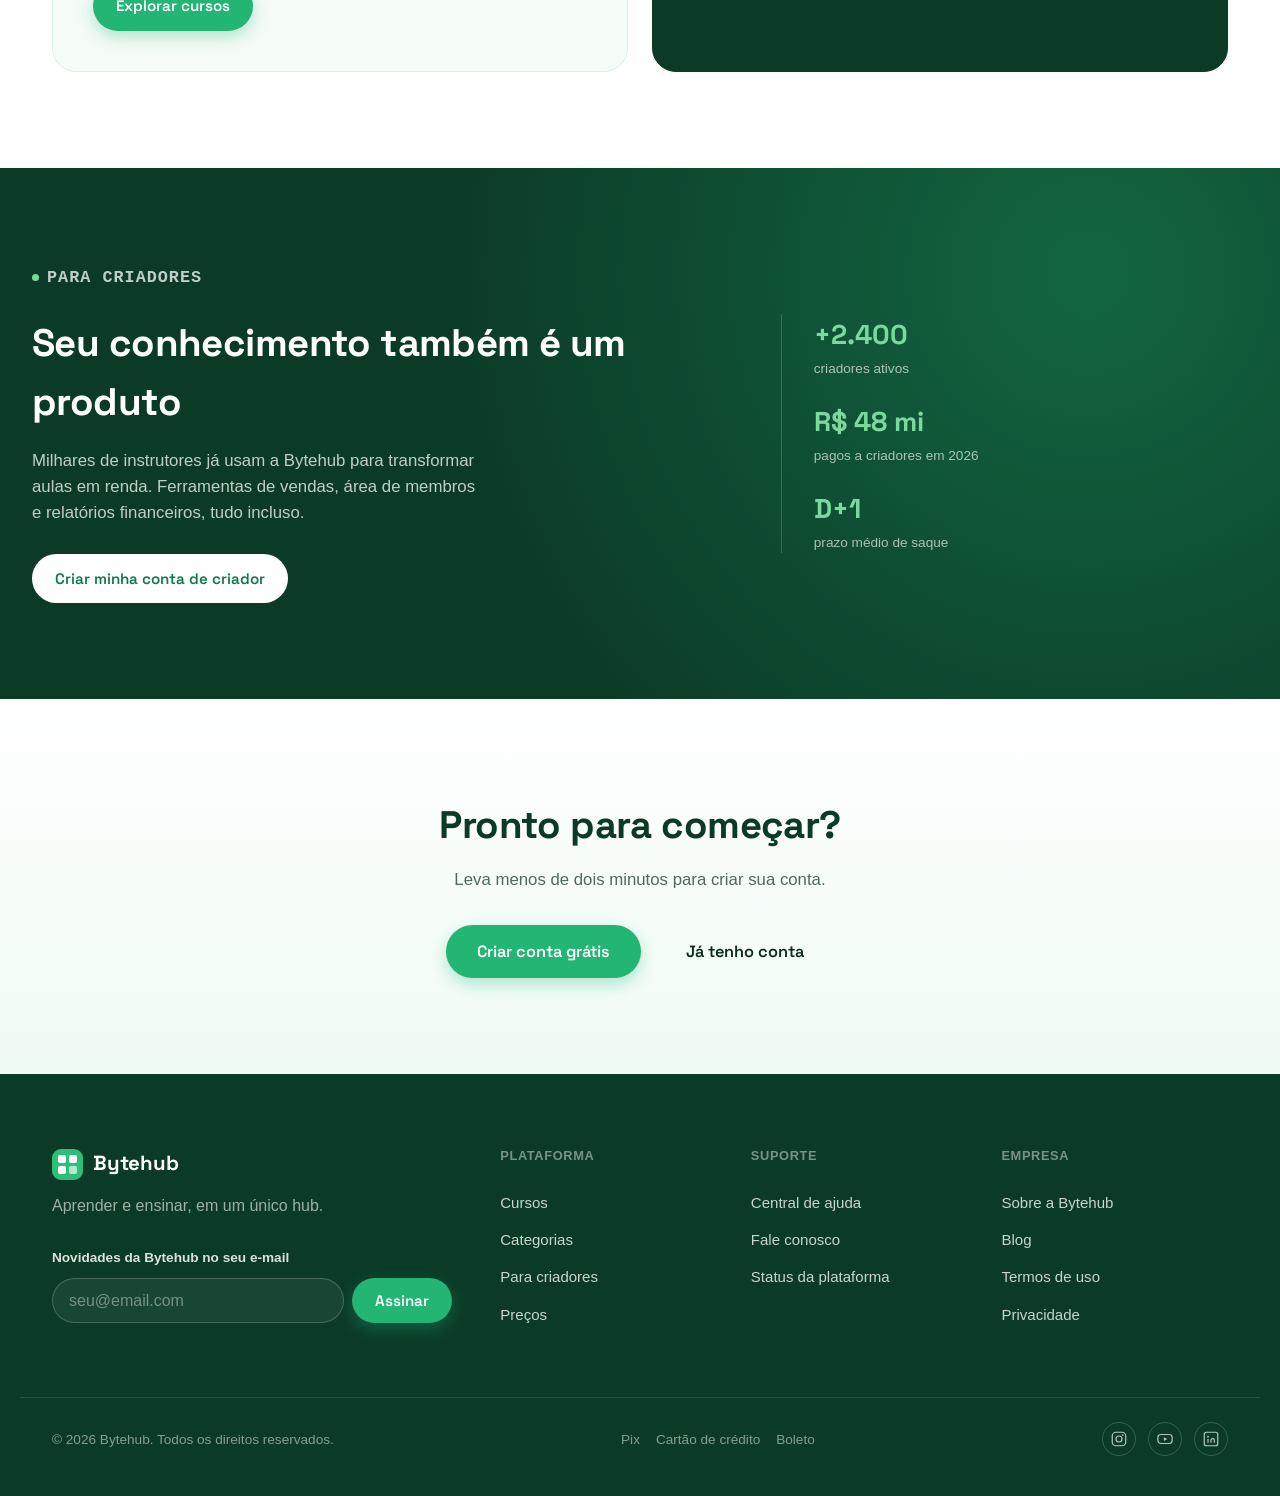
==== commit 5bc4fc00: "Rename inicio.html to index.html" ====
--- a/index.html
+++ b/index.html
@@ -3,833 +3,421 @@
 <head>
 <meta charset="UTF-8">
 <meta name="viewport" content="width=device-width, initial-scale=1.0">
-<title>ByteHub — Painel do produtor</title>
+<title>Bytehub — Aprenda e venda cursos online</title>
+<meta name="description" content="Bytehub é a plataforma para aprender com quem sabe e vender o que você sabe: cursos em vídeo, comunidade e pagamentos simples em um só hub.">
 <link rel="preconnect" href="https://fonts.googleapis.com">
 <link rel="preconnect" href="https://fonts.gstatic.com" crossorigin>
-<link href="https://fonts.googleapis.com/css2?family=Space+Grotesk:wght@500;600;700&family=Inter:wght@400;500;600;700&display=swap" rel="stylesheet">
-<link rel="stylesheet" href="style.css">
+<link href="https://fonts.googleapis.com/css2?family=Space+Grotesk:wght@500;600;700&family=Manrope:wght@400;500;600;700;800&family=JetBrains+Mono:wght@500;600&display=swap" rel="stylesheet">
+<link rel="stylesheet" href="inicio.css">
+<style>
+  /* CSS para garantir que os links dos cards mantenham a formatação original */
+  .course-card-link {
+    text-decoration: none;
+    color: inherit;
+    display: block;
+  }
+</style>
 </head>
 <body>
-<div class="app">
-
-  <aside class="barra-lateral">
-    <div class="marca">
-      <svg class="marca-icone" viewBox="0 0 24 24" fill="none" xmlns="http://www.w3.org/2000/svg">
-        <rect x="2" y="2" width="9" height="9" rx="2" fill="currentColor"/>
-        <rect x="13" y="2" width="9" height="9" rx="2" fill="currentColor" opacity="0.4"/>
-        <rect x="2" y="13" width="9" height="9" rx="2" fill="currentColor" opacity="0.4"/>
-        <rect x="13" y="13" width="9" height="9" rx="2" fill="currentColor"/>
-      </svg>
-      <span class="marca-texto">ByteHub</span>
-    </div>
-
-    <nav class="navegacao abas">
-      <a href="#" class="link-aba selecionada" data-alvo="dashboard">
-        <svg viewBox="0 0 24 24" fill="none"><rect x="3" y="3" width="7" height="7" rx="1.5" stroke="currentColor" stroke-width="1.7"/><rect x="14" y="3" width="7" height="7" rx="1.5" stroke="currentColor" stroke-width="1.7"/><rect x="3" y="14" width="7" height="7" rx="1.5" stroke="currentColor" stroke-width="1.7"/><rect x="14" y="14" width="7" height="7" rx="1.5" stroke="currentColor" stroke-width="1.7"/></svg>
-        <span>Dashboard</span>
-      </a>
-      <a href="#" class="link-aba" data-alvo="vendas">
-        <svg viewBox="0 0 24 24" fill="none"><path d="M3 17l5-5 4 4 8-9" stroke="currentColor" stroke-width="1.7" stroke-linecap="round" stroke-linejoin="round"/><path d="M15 7h5v5" stroke="currentColor" stroke-width="1.7" stroke-linecap="round" stroke-linejoin="round"/></svg>
-        <span>Vendas</span>
-      </a>
-      <a href="#" class="link-aba" data-alvo="produtos">
-        <svg viewBox="0 0 24 24" fill="none"><path d="M3 8l9-5 9 5-9 5-9-5z" stroke="currentColor" stroke-width="1.7" stroke-linejoin="round"/><path d="M3 8v8l9 5 9-5V8" stroke="currentColor" stroke-width="1.7" stroke-linejoin="round"/><path d="M12 13v8" stroke="currentColor" stroke-width="1.7"/></svg>
-        <span>Cursos</span>
-      </a>
-      <a href="#" class="link-aba" data-alvo="anotacoes">
-        <svg viewBox="0 0 24 24" fill="none"><path d="M4 4h16v12H8l-4 4V4z" stroke="currentColor" stroke-width="1.7" stroke-linejoin="round"/><path d="M8 9h8M8 13h5" stroke="currentColor" stroke-width="1.7" stroke-linecap="round"/></svg>
-        <span>Anotações</span>
-      </a>
-      <a href="#" class="link-aba" data-alvo="financeiro">
-        <svg viewBox="0 0 24 24" fill="none"><rect x="3" y="6" width="18" height="13" rx="2" stroke="currentColor" stroke-width="1.7"/><path d="M3 10h18" stroke="currentColor" stroke-width="1.7"/><circle cx="16.5" cy="14" r="1.4" fill="currentColor"/></svg>
-        <span>Financeiro</span>
-      </a>
-      <a href="#" class="link-aba" data-alvo="perfil">
-        <svg viewBox="0 0 24 24" fill="none"><circle cx="12" cy="8" r="3.5" stroke="currentColor" stroke-width="1.7"/><path d="M4.5 20c1.4-3.6 4.4-5.5 7.5-5.5s6.1 1.9 7.5 5.5" stroke="currentColor" stroke-width="1.7" stroke-linecap="round"/></svg>
-        <span>Perfil</span>
-      </a>
-      <a href="#" class="link-aba" data-alvo="ajuda">
-        <svg viewBox="0 0 24 24" fill="none"><circle cx="12" cy="12" r="9" stroke="currentColor" stroke-width="1.7"/><path d="M9.5 9a2.5 2.5 0 114.2 1.8c-.8.7-1.7 1.1-1.7 2.3" stroke="currentColor" stroke-width="1.7" stroke-linecap="round"/><circle cx="12" cy="17" r="0.9" fill="currentColor"/></svg>
-        <span>Ajuda</span>
-      </a>
+
+<a class="skip-link" href="#main">Pular para o conteúdo</a>
+
+<header class="site-header" id="siteHeader">
+  <div class="header-inner">
+    <a href="#top" class="logo" aria-label="Bytehub, página inicial">
+      <span class="logo-mark" aria-hidden="true"><span></span><span></span><span></span><span></span></span>
+      Bytehub
+    </a>
+
+    <nav class="main-nav" id="mainNav" aria-label="Navegação principal">
+      <a href="#cursos">Cursos</a>
+      <a href="#categorias">Categorias</a>
+      <a href="#criadores">Para criadores</a>
+      <a href="#como-funciona">Como funciona</a>
+      <a href="#rodape-ajuda">Ajuda</a>
     </nav>
-  </aside>
-
-  <div class="conteudo-principal">
-    <header class="topo">
+
+    <div class="header-actions">
+      <a href="entrada/entrar.html"><button class="btn btn-ghost" type="button">Entrar</button></a>
+      <a href="criar/criar.html"><button class="btn btn-primary" type="button">Criar conta grátis</button></a>
+      <button class="nav-toggle" id="navToggle" type="button" aria-label="Abrir menu" aria-expanded="false" aria-controls="mainNav">
+        <span></span><span></span><span></span>
+      </button>
+    </div>
+  </div>
+</header>
+
+<main id="main">
+
+  <section class="hero" id="top">
+    <div class="hero-inner">
+      <div class="hero-copy" data-reveal>
+        <p class="eyebrow">Plataforma de cursos online</p>
+        <h1>Aprenda com quem sabe.<br>Venda o que você sabe.</h1>
+        <p class="hero-sub">A Bytehub reúne alunos e criadores em um único hub: aulas em vídeo, comunidade e recebimento simples — via Pix, cartão ou boleto.</p>
+        <div class="hero-actions">
+          
+        </div>
+        <dl class="hero-stats">
+          <div><dt>12 mil+</dt><dd>cursos publicados</dd></div>
+          <div><dt>340 mil+</dt><dd>alunos ativos</dd></div>
+          <div><dt>4.8</dt><dd>nota média</dd></div>
+        </dl>
+      </div>
+
+      <div class="hero-visual" aria-hidden="true">
+        <svg viewBox="0 0 560 560" class="hub-svg" role="img" aria-hidden="true">
+          <circle cx="280" cy="280" r="250" fill="url(#glow)"></circle>
+
+          <g class="hub-links" stroke="#BFEBD2" stroke-width="2" stroke-linecap="round" stroke-dasharray="1 9">
+            <line x1="280" y1="210" x2="280" y2="120"></line>
+            <line x1="340.6" y1="245" x2="418.4" y2="200"></line>
+            <line x1="340.5" y1="315" x2="418.4" y2="360"></line>
+            <line x1="280" y1="350" x2="280" y2="440"></line>
+            <line x1="219.5" y1="315" x2="141.6" y2="360"></line>
+            <line x1="219.5" y1="245" x2="141.6" y2="200"></line>
+          </g>
+          <g class="hub-dots" fill="#7BD99E">
+            <rect x="277" y="162" width="6" height="6" rx="2"></rect>
+            <rect x="376.5" y="219.5" width="6" height="6" rx="2"></rect>
+            <rect x="376.5" y="334.5" width="6" height="6" rx="2"></rect>
+            <rect x="277" y="392" width="6" height="6" rx="2"></rect>
+            <rect x="177.5" y="334.5" width="6" height="6" rx="2"></rect>
+            <rect x="177.5" y="219.5" width="6" height="6" rx="2"></rect>
+          </g>
+
+          <g class="hub-center">
+            <rect x="232" y="232" width="96" height="96" rx="28" fill="#22B573"></rect>
+            <rect x="261" y="261" width="16" height="16" rx="4" fill="#ffffff"></rect>
+            <rect x="283" y="261" width="16" height="16" rx="4" fill="#ffffff" opacity=".85"></rect>
+            <rect x="261" y="283" width="16" height="16" rx="4" fill="#ffffff" opacity=".85"></rect>
+            <rect x="283" y="283" width="16" height="16" rx="4" fill="#ffffff" opacity=".65"></rect>
+          </g>
+
+          <g class="hub-node" transform="translate(280,80)">
+            <circle r="34" fill="#ffffff" stroke="#CFF2DE" stroke-width="2"></circle>
+            <g stroke="#178A56" stroke-width="2.4" fill="none" stroke-linecap="round" stroke-linejoin="round">
+              <path d="M-6,-8 L-11,0 L-6,8"></path>
+              <path d="M6,-8 L11,0 L6,8"></path>
+            </g>
+            <text y="52" text-anchor="middle" class="node-label">TECH</text>
+          </g>
+
+          <g class="hub-node" transform="translate(453,180)">
+            <circle r="34" fill="#ffffff" stroke="#CFF2DE" stroke-width="2"></circle>
+            <polygon points="-6,-9 -6,9 10,0" fill="#178A56"></polygon>
+            <text y="52" text-anchor="middle" class="node-label">VÍDEO</text>
+          </g>
+
+          <g class="hub-node" transform="translate(453,380)">
+            <circle r="34" fill="#ffffff" stroke="#CFF2DE" stroke-width="2"></circle>
+            <g stroke="#178A56" stroke-width="2.4" stroke-linecap="round">
+              <line x1="-8" y1="9" x2="9" y2="-9"></line>
+              <polygon points="9,-9 3,-9 9,-3" fill="#178A56" stroke="none"></polygon>
+            </g>
+            <text y="52" text-anchor="middle" class="node-label">DESIGN</text>
+          </g>
+
+          <g class="hub-node" transform="translate(280,480)">
+            <circle r="34" fill="#ffffff" stroke="#CFF2DE" stroke-width="2"></circle>
+            <g fill="#178A56">
+              <rect x="-10" y="-2" width="5" height="11" rx="1.5"></rect>
+              <rect x="-2.5" y="-8" width="5" height="17" rx="1.5"></rect>
+              <rect x="5" y="-11" width="5" height="20" rx="1.5"></rect>
+            </g>
+            <text y="52" text-anchor="middle" class="node-label">FINANÇAS</text>
+          </g>
+
+          <g class="hub-node" transform="translate(107,380)">
+            <circle r="34" fill="#ffffff" stroke="#CFF2DE" stroke-width="2"></circle>
+            <path d="M-11,-7 h22 a3,3 0 0 1 3,3 v7 a3,3 0 0 1 -3,3 h-13 l-6,6 v-6 h-3 a3,3 0 0 1 -3,-3 v-7 a3,3 0 0 1 3,-3 z" fill="#178A56"></path>
+            <text y="52" text-anchor="middle" class="node-label">IDIOMAS</text>
+          </g>
+
+          <g class="hub-node" transform="translate(107,180)">
+            <circle r="34" fill="#ffffff" stroke="#CFF2DE" stroke-width="2"></circle>
+            <polyline points="-7,0 -2,6 8,-8" fill="none" stroke="#178A56" stroke-width="3" stroke-linecap="round" stroke-linejoin="round"></polyline>
+            <text y="52" text-anchor="middle" class="node-label">PRODUTIV.</text>
+          </g>
+
+          <defs>
+            <radialGradient id="glow" cx="50%" cy="50%" r="50%">
+              <stop offset="0%" stop-color="#DFF7E8"></stop>
+              <stop offset="100%" stop-color="#DFF7E8" stop-opacity="0"></stop>
+            </radialGradient>
+          </defs>
+        </svg>
+      </div>
+    </div>
+  </section>
+
+  <section class="trust-strip" data-reveal>
+    <div class="trust-item">
+      <svg viewBox="0 0 24 24" width="20" height="20" aria-hidden="true"><path d="M12 2 4 5v6c0 5 3.4 8.7 8 10 4.6-1.3 8-5 8-10V5z" fill="none" stroke="currentColor" stroke-width="1.8" stroke-linejoin="round"></path><path d="M8.5 12.2 11 14.7l4.8-5.4" fill="none" stroke="currentColor" stroke-width="1.8" stroke-linecap="round" stroke-linejoin="round"></path></svg>
+      Pagamento seguro
+    </div>
+    <div class="trust-item">
+      <svg viewBox="0 0 24 24" width="20" height="20" aria-hidden="true"><circle cx="12" cy="12" r="9" fill="none" stroke="currentColor" stroke-width="1.8"></circle><path d="M12 7v5l3.5 2" fill="none" stroke="currentColor" stroke-width="1.8" stroke-linecap="round"></path></svg>
+      Acesso vitalício
+    </div>
+    <div class="trust-item">
+      <svg viewBox="0 0 24 24" width="20" height="20" aria-hidden="true"><path d="M12 3l2.6 5.3 5.9.9-4.2 4.1 1 5.8L12 16.9 6.7 19.1l1-5.8-4.2-4.1 5.9-.9z" fill="none" stroke="currentColor" stroke-width="1.6" stroke-linejoin="round"></path></svg>
+      Certificado incluso
+    </div>
+    <div class="trust-item">
+      <svg viewBox="0 0 24 24" width="20" height="20" aria-hidden="true"><path d="M4 18v-1a5 5 0 0 1 5-5h1a5 5 0 0 1 5 5v1" fill="none" stroke="currentColor" stroke-width="1.8" stroke-linecap="round"></path><circle cx="9.5" cy="7" r="3" fill="none" stroke="currentColor" stroke-width="1.8"></circle><path d="M16 7a3 3 0 1 1 2.8 4" fill="none" stroke="currentColor" stroke-width="1.8" stroke-linecap="round"></path></svg>
+      Suporte dedicado
+    </div>
+  </section>
+
+  <section class="section" id="categorias">
+    <div class="section-head" data-reveal>
+      <p class="eyebrow">Onde estudar bem começa</p>
+      <h2>Explore por categoria</h2>
+    </div>
+    <div class="category-grid" data-reveal>
+      <a href="#cursos" class="category-chip">Marketing</a>
+      <a href="#cursos" class="category-chip">Tecnologia</a>
+      <a href="#cursos" class="category-chip">Design</a>
+      <a href="#cursos" class="category-chip">Finanças</a>
+      <a href="#cursos" class="category-chip">Idiomas</a>
+      <a href="#cursos" class="category-chip">Produtividade</a>
+      <a href="#cursos" class="category-chip">Saúde &amp; bem-estar</a>
+      <a href="#cursos" class="category-chip">Negócios</a>
+    </div>
+  </section>
+
+  <section class="section section-alt" id="cursos">
+    <div class="section-head" data-reveal>
+      <p class="eyebrow">Selecionados para você</p>
+      <h2>Cursos em destaque</h2>
+      <p class="section-sub">Uma amostra do que está bombando entre os alunos da Bytehub esta semana.</p>
+    </div>
+
+    <div class="course-grid" data-reveal>
+      <a href="entrada/entrar.html" class="course-card-link">
+        <article class="course-card">
+          <div class="course-thumb thumb-1"><span class="play-dot"><svg viewBox="0 0 24 24" width="18" height="18"><polygon points="9,7 9,17 18,12" fill="#ffffff"></polygon></svg></span></div>
+          <div class="course-body">
+            <span class="course-tag">Marketing</span>
+            <h3>Marketing Digital do Zero ao Avançado</h3>
+            <div class="course-instructor"><span class="avatar" style="background:#1F9A5E">CD</span>Camila Duarte</div>
+            <div class="course-meta"><span class="rating">★ 4.9</span><span class="price">R$ 197</span></div>
+          </div>
+        </article>
+      </a>
+
+      <a href="entrada/entrar.html" class="course-card-link">
+        <article class="course-card">
+          <div class="course-thumb thumb-2"><span class="play-dot"><svg viewBox="0 0 24 24" width="18" height="18"><polygon points="9,7 9,17 18,12" fill="#ffffff"></polygon></svg></span></div>
+          <div class="course-body">
+            <span class="course-tag">Tecnologia</span>
+            <h3>Programação Python para Iniciantes</h3>
+            <div class="course-instructor"><span class="avatar" style="background:#2FBE79">RS</span>Rafael Souza</div>
+            <div class="course-meta"><span class="rating">★ 4.8</span><span class="price">R$ 149</span></div>
+          </div>
+        </article>
+      </a>
+
+      <a href="entrada/entrar.html" class="course-card-link">
+        <article class="course-card">
+          <div class="course-thumb thumb-3"><span class="play-dot"><svg viewBox="0 0 24 24" width="18" height="18"><polygon points="9,7 9,17 18,12" fill="#ffffff"></polygon></svg></span></div>
+          <div class="course-body">
+            <span class="course-tag">Design</span>
+            <h3>Design de UI/UX na Prática</h3>
+            <div class="course-instructor"><span class="avatar" style="background:#178A56">LP</span>Larissa Prado</div>
+            <div class="course-meta"><span class="rating">★ 4.9</span><span class="price">R$ 179</span></div>
+          </div>
+        </article>
+      </a>
+
+      <a href="entrada/entrar.html" class="course-card-link">
+        <article class="course-card">
+          <div class="course-thumb thumb-4"><span class="play-dot"><svg viewBox="0 0 24 24" width="18" height="18"><polygon points="9,7 9,17 18,12" fill="#ffffff"></polygon></svg></span></div>
+          <div class="course-body">
+            <span class="course-tag">Finanças</span>
+            <h3>Finanças Pessoais e Investimentos</h3>
+            <div class="course-instructor"><span class="avatar" style="background:#0F7A4D">EL</span>Eduardo Lima</div>
+            <div class="course-meta"><span class="rating">★ 4.7</span><span class="price">R$ 129</span></div>
+          </div>
+        </article>
+      </a>
+
+      <a href="entrada/entrar.html" class="course-card-link">
+        <article class="course-card">
+          <div class="course-thumb thumb-5"><span class="play-dot"><svg viewBox="0 0 24 24" width="18" height="18"><polygon points="9,7 9,17 18,12" fill="#ffffff"></polygon></svg></span></div>
+          <div class="course-body">
+            <span class="course-tag">Vídeo &amp; Produção</span>
+            <h3>Edição de Vídeo Profissional</h3>
+            <div class="course-instructor"><span class="avatar" style="background:#1F9A5E">BA</span>Bianca Alves</div>
+            <div class="course-meta"><span class="rating">★ 4.8</span><span class="price">R$ 159</span></div>
+          </div>
+        </article>
+      </a>
+
+      <a href="entrada/entrar.html" class="course-card-link">
+        <article class="course-card">
+          <div class="course-thumb thumb-6"><span class="play-dot"><svg viewBox="0 0 24 24" width="18" height="18"><polygon points="9,7 9,17 18,12" fill="#ffffff"></polygon></svg></span></div>
+          <div class="course-body">
+            <span class="course-tag">Idiomas</span>
+            <h3>Inglês para Negócios</h3>
+            <div class="course-instructor"><span class="avatar" style="background:#2FBE79">MT</span>Marcos Teixeira</div>
+            <div class="course-meta"><span class="rating">★ 4.9</span><span class="price">R$ 139</span></div>
+          </div>
+        </article>
+      </a>
+    </div>
+
+    <div class="section-cta" data-reveal>
+      <a href="#" class="btn btn-outline">Ver todos os cursos</a>
+    </div>
+  </section>
+
+  <section class="section" id="como-funciona">
+    <div class="section-head" data-reveal>
+      <p class="eyebrow">Dos dois lados do hub</p>
+      <h2>Como funciona</h2>
+    </div>
+
+    <div class="audience-grid">
+      <div class="audience-card" data-reveal>
+        <h3>Para quem quer aprender</h3>
+        <ol class="step-list">
+          <li><span class="step-num">1</span><div><strong>Escolha seu curso</strong><p>Filtre por categoria, nível e avaliação até achar a aula certa.</p></div></li>
+          <li><span class="step-num">2</span><div><strong>Estude no seu ritmo</strong><p>Aulas gravadas, materiais de apoio e comunidade liberados na hora.</p></div></li>
+          <li><span class="step-num">3</span><div><strong>Conquiste seu certificado</strong><p>Ao concluir, seu certificado fica disponível para baixar e compartilhar.</p></div></li>
+        </ol>
+        <a href="#cursos" class="btn btn-primary">Explorar cursos</a>
+      </div>
+
+      <div class="audience-card audience-card-alt" data-reveal>
+        <h3>Para quem quer vender</h3>
+        <ol class="step-list">
+          <li><span class="step-num">1</span><div><strong>Crie sua conta de criador</strong><p>Cadastro gratuito, sem mensalidade para começar a publicar.</p></div></li>
+          <li><span class="step-num">2</span><div><strong>Publique seu curso</strong><p>Suba os vídeos, defina o preço e monte sua página de vendas.</p></div></li>
+          <li><span class="step-num">3</span><div><strong>Receba pelos seus alunos</strong><p>Pagamentos via Pix, cartão ou boleto, direto na sua conta.</p></div></li>
+        </ol>
+        <a href="#criadores" class="btn btn-outline">Comece a vender</a>
+      </div>
+    </div>
+  </section>
+
+  <section class="creator-cta" id="criadores" data-reveal>
+    <div class="creator-cta-inner">
       <div>
-        <h1 id="titulo-pagina">Dashboard</h1>
-        <p class="subtitulo" id="subtitulo-pagina">Um resumo das suas vendas e do desempenho dos seus cursos.</p>
-      </div>
-      <div class="topo-acoes">
-        <button class="botao-icone" aria-label="Notificações">
-          <svg viewBox="0 0 24 24" fill="none"><path d="M6 9a6 6 0 1112 0c0 4 1.5 5.5 1.5 5.5H4.5S6 13 6 9z" stroke="currentColor" stroke-width="1.7" stroke-linejoin="round"/><path d="M9.5 17a2.5 2.5 0 005 0" stroke="currentColor" stroke-width="1.7" stroke-linecap="round"/></svg>
-          <span class="ponto-notificacao"></span>
-        </button>
-      </div>
-    </header>
-
-    <main class="area-secoes">
-
-      <!-- DASHBOARD -->
-      <section id="dashboard" class="secao ativa">
-        <div class="grade-kpis">
-          <div class="cartao-kpi cartao-kpi--destaque">
-            <span class="kpi-rotulo">Valor líquido</span>
-            <strong class="kpi-valor">R$ 00,00</strong>
-            <span class="kpi-variacao">0% nos últimos 30 dias</span>
-          </div>
-          <div class="cartao-kpi">
-            <span class="kpi-rotulo">Vendas</span>
-            <strong class="kpi-valor">0</strong>
-          </div>
-          <div class="cartao-kpi">
-            <span class="kpi-rotulo">Aprovação cartão</span>
-            <strong class="kpi-valor">0%</strong>
-          </div>
-          <div class="cartao-kpi">
-            <span class="kpi-rotulo">Reembolso</span>
-            <strong class="kpi-valor">0%</strong>
-          </div>
-          <div class="cartao-kpi">
-            <span class="kpi-rotulo">Chargeback</span>
-            <strong class="kpi-valor">0%</strong>
-          </div>
-          <div class="cartao-kpi">
-            <span class="kpi-rotulo">Vendas 1-click</span>
-            <strong class="kpi-valor">0</strong>
-          </div>
-          <div class="cartao-kpi">
-            <span class="kpi-rotulo">Conversão boleto</span>
-            <strong class="kpi-valor">0%</strong>
-          </div>
-          <div class="cartao-kpi">
-            <span class="kpi-rotulo">Boletos gerados</span>
-            <strong class="kpi-valor">0</strong>
-          </div>
+        <p class="eyebrow eyebrow-on-dark">Para criadores</p>
+        <h2>Seu conhecimento também é um produto</h2>
+        <p>Milhares de instrutores já usam a Bytehub para transformar aulas em renda. Ferramentas de vendas, área de membros e relatórios financeiros, tudo incluso.</p>
+        <a href="#" class="btn btn-on-dark" data-open-modal="signup">Criar minha conta de criador</a>
+      </div>
+      <dl class="creator-stats">
+        <div><dt>+2.400</dt><dd>criadores ativos</dd></div>
+        <div><dt>R$ 48 mi</dt><dd>pagos a criadores em 2026</dd></div>
+        <div><dt>D+1</dt><dd>prazo médio de saque</dd></div>
+      </dl>
+    </div>
+  </section>
+
+  <section class="cta-banner" data-reveal>
+    <h2>Pronto para começar?</h2>
+    <p>Leva menos de dois minutos para criar sua conta.</p>
+    <div class="hero-actions">
+      <button class="btn btn-primary btn-lg" type="button" data-open-modal="signup">Criar conta grátis</button>
+      <button class="btn btn-ghost btn-lg" type="button" data-open-modal="login">Já tenho conta</button>
+    </div>
+  </section>
+
+</main>
+
+<footer class="site-footer" id="rodape-ajuda">
+  <div class="footer-top">
+    <div class="footer-brand">
+      <a href="#top" class="logo" aria-label="Bytehub, página inicial">
+        <span class="logo-mark" aria-hidden="true"><span></span><span></span><span></span><span></span></span>
+        Bytehub
+      </a>
+      <p>Aprender e ensinar, em um único hub.</p>
+      <form class="newsletter" id="newsletterForm">
+        <label for="newsletterEmail">Novidades da Bytehub no seu e-mail</label>
+        <div class="newsletter-row">
+          <input type="email" id="newsletterEmail" name="email" placeholder="seu@email.com" required>
+          <button type="submit" class="btn btn-primary">Assinar</button>
         </div>
-
-        <div class="grade-dashboard-inferior">
-          <div class="painel">
-            <div class="painel-cabecalho">
-              <h2>Vendas na semana</h2>
-              <span class="texto-fraco">7 últimos dias</span>
-            </div>
-           <svg class="grafico-barras" viewBox="0 0 320 170" xmlns="http://www.w3.org/2000/svg">
-  <rect x="26" y="132" width="26" height="8" rx="4" fill="#333A44"/>
-  <rect x="66" y="132" width="26" height="8" rx="4" fill="#333A44"/>
-  <rect x="106" y="132" width="26" height="8" rx="4" fill="#333A44"/>
-  <rect x="146" y="132" width="26" height="8" rx="4" fill="#333A44"/>
-  <rect x="186" y="132" width="26" height="8" rx="4" fill="#333A44"/>
-  <rect x="226" y="132" width="26" height="8" rx="4" fill="#333A44"/>
-  <rect x="266" y="132" width="26" height="8" rx="4" fill="#333A44"/>
-  
-  <text x="39" y="158" fill="#8A93A0" font-size="10" font-family="Inter, sans-serif" text-anchor="middle">Seg</text>
-  <text x="79" y="158" fill="#8A93A0" font-size="10" font-family="Inter, sans-serif" text-anchor="middle">Ter</text>
-  <text x="119" y="158" fill="#8A93A0" font-size="10" font-family="Inter, sans-serif" text-anchor="middle">Qua</text>
-  <text x="159" y="158" fill="#8A93A0" font-size="10" font-family="Inter, sans-serif" text-anchor="middle">Qui</text>
-  <text x="199" y="158" fill="#8A93A0" font-size="10" font-family="Inter, sans-serif" text-anchor="middle">Sex</text>
-  <text x="239" y="158" fill="#8A93A0" font-size="10" font-family="Inter, sans-serif" text-anchor="middle">Sáb</text>
-  <text x="279" y="158" fill="#8A93A0" font-size="10" font-family="Inter, sans-serif" text-anchor="middle">Dom</text>
-</svg>
-          </div>
-
-          <div class="painel">
-            <div class="painel-cabecalho">
-              <h2>Últimas vendas</h2>
-            </div>
-            <table class="tabela">
-              <thead><tr><th>Cliente</th><th>Produto</th><th>Valor</th><th>Status</th></tr></thead>
-              <tbody>
-                <td>Sem vendas até o momento</td>
-              </tbody>
-            </table>
-          </div>
-        </div>
-      </section>
-
-      <!-- VENDAS -->
-      <section id="vendas" class="secao">
-        <div class="filtros-pilulas">
-          <button class="pilula pilula--ativa" data-filtro="todas">Todas</button>
-          <button class="pilula" data-filtro="aprovadas">Aprovadas</button>
-          <button class="pilula" data-filtro="pendentes">Pendentes</button>
-          <button class="pilula" data-filtro="reembolsadas">Reembolsadas</button>
-          <button class="pilula" data-filtro="chargeback">Chargeback</button>
-        </div>
-        <div class="painel">
-          <table class="tabela">
-            <thead><tr><th>Data </th> <th>Cliente </th><th>Produto </th> <th>Pagamento </th> <th>Valor </th> <th>Status </th> </tr></thead>
-            <tbody>
-              <tr><td>Nenhuma venda feita até o momento</td>
-              
-            </tbody>
-          </table>
-        </div>
-      </section>
-
-      <!-- PRODUTOS -->
-      <section id="produtos" class="secao">
-  <div class="grade-produtos">
-
-    <!-- Produto 1: Excel -->
-    <article class="cartao-produto">
-      <div class="capa-produto">
-        <img src="https://images.unsplash.com/photo-1460925895917-afdab827c52f?w=600&auto=format&fit=crop&q=80" alt="Excel Avançado" />
-      </div>
-      <div class="cartao-produto-corpo">
-        <span class="etiqueta etiqueta--ok">Publicado</span>
-        <h3>Excel Avançado do Zero ao Pro</h3>
-        <p class="texto-fraco">142 vendas · R$ 197,00</p>
-        <div class="cartao-produto-acoes">
-          <a href="#" class="botao botao--comprar" onclick="irParaComprar({
-            titulo: 'Excel Avançado do Zero ao Pro',
-            preco: '197,00',
-            imagem: 'https://images.unsplash.com/photo-1460925895917-afdab827c52f?w=600&auto=format&fit=crop&q=80',
-            vendas: '142'
-          }); return false;">Comprar Agora</a>
-        </div>
-      </div>
-    </article>
-
-    <!-- Produto 2: Copywriting -->
-    <article class="cartao-produto">
-      <div class="capa-produto">
-        <img src="https://images.unsplash.com/photo-1455390582262-044cdead277a?w=600&auto=format&fit=crop&q=80" alt="Copywriting" />
-      </div>
-      <div class="cartao-produto-corpo">
-        <span class="etiqueta etiqueta--ok">Publicado</span>
-        <h3>Copywriting que Vende</h3>
-        <p class="texto-fraco">98 vendas · R$ 297,00</p>
-        <div class="cartao-produto-acoes">
-          <a href="#" class="botao botao--comprar" onclick="irParaComprar({
-            titulo: 'Copywriting que Vende',
-            preco: '297,00',
-            imagem: 'https://images.unsplash.com/photo-1455390582262-044cdead277a?w=600&auto=format&fit=crop&q=80',
-            vendas: '98'
-          }); return false;">Comprar Agora</a>
-        </div>
-      </div>
-    </article>
-
-    <!-- Produto 3: Edição de Vídeo -->
-    <article class="cartao-produto">
-      <div class="capa-produto">
-        <img src="https://images.unsplash.com/photo-1574717024653-61fd2cf4d44d?w=600&auto=format&fit=crop&q=80" alt="Edição de Vídeo" />
-      </div>
-      <div class="cartao-produto-corpo">
-        <span class="etiqueta etiqueta--ok">Publicado</span>
-        <h3>Edição de Vídeo para Reels</h3>
-        <p class="texto-fraco">211 vendas · R$ 147,00</p>
-        <div class="cartao-produto-acoes">
-          <a href="#" class="botao botao--comprar" onclick="irParaComprar({
-            titulo: 'Edição de Vídeo para Reels',
-            preco: '147,00',
-            imagem: 'https://images.unsplash.com/photo-1574717024653-61fd2cf4d44d?w=600&auto=format&fit=crop&q=80',
-            vendas: '211'
-          }); return false;">Comprar Agora</a>
-        </div>
-      </div>
-    </article>
-
-    <!-- Produto 4: Inglês (Rascunho) -->
-    <article class="cartao-produto">
-      <div class="capa-produto">
-        <img src="https://images.unsplash.com/photo-1488646953014-85cb44e25828?w=600&auto=format&fit=crop&q=80" alt="Inglês para Viagens" />
-      </div>
-      <div class="cartao-produto-corpo">
-        <span class="etiqueta etiqueta--reembolso">Rascunho</span>
-        <h3>Inglês para Viagens</h3>
-        <p class="texto-fraco">0 vendas · R$ 127,00</p>
-        <div class="cartao-produto-acoes">
-          <button class="botao botao--desativado" disabled>Em breve</button>
-        </div>
-      </div>
-    </article>
-
-    <!-- Produto 5: Marketing Digital -->
-    <article class="cartao-produto">
-      <div class="capa-produto">
-        <img src="https://images.unsplash.com/photo-1533750349088-cd871a92f312?w=600&auto=format&fit=crop&q=80" alt="Marketing Digital" />
-      </div>
-      <div class="cartao-produto-corpo">
-        <span class="etiqueta etiqueta--ok">Publicado</span>
-        <h3>Marketing Digital na Prática</h3>
-        <p class="texto-fraco">76 vendas · R$ 397,00</p>
-        <div class="cartao-produto-acoes">
-          <a href="#" class="botao botao--comprar" onclick="irParaComprar({
-            titulo: 'Marketing Digital na Prática',
-            preco: '397,00',
-            imagem: 'https://images.unsplash.com/photo-1533750349088-cd871a92f312?w=600&auto=format&fit=crop&q=80',
-            vendas: '76'
-          }); return false;">Comprar Agora</a>
-        </div>
-      </div>
-    </article>
-
-    <!-- Produto 6: Desenvolvimento Web -->
-    <article class="cartao-produto">
-      <div class="capa-produto">
-        <img src="https://images.unsplash.com/photo-1498050108023-c5249f4df085?w=600&auto=format&fit=crop&q=80" alt="Desenvolvimento Web" />
-      </div>
-      <div class="cartao-produto-corpo">
-        <span class="etiqueta etiqueta--ok">Publicado</span>
-        <h3>Desenvolvimento Web Fullstack</h3>
-        <p class="texto-fraco">320 vendas · R$ 497,00</p>
-        <div class="cartao-produto-acoes">
-          <a href="#" class="botao botao--comprar" onclick="irParaComprar({
-            titulo: 'Desenvolvimento Web Fullstack',
-            preco: '497,00',
-            imagem: 'https://images.unsplash.com/photo-1498050108023-c5249f4df085?w=600&auto=format&fit=crop&q=80',
-            vendas: '320'
-          }); return false;">Comprar Agora</a>
-        </div>
-      </div>
-    </article>
-
-    <!-- Produto 7: Figma e UI/UX -->
-    <article class="cartao-produto">
-      <div class="capa-produto">
-        <img src="https://images.unsplash.com/photo-1581291518857-4e27b48ff24e?w=600&auto=format&fit=crop&q=80" alt="Figma e UI/UX" />
-      </div>
-      <div class="cartao-produto-corpo">
-        <span class="etiqueta etiqueta--ok">Publicado</span>
-        <h3>Figma e UI/UX Design</h3>
-        <p class="texto-fraco">185 vendas · R$ 247,00</p>
-        <div class="cartao-produto-acoes">
-          <a href="#" class="botao botao--comprar" onclick="irParaComprar({
-            titulo: 'Figma e UI/UX Design',
-            preco: '247,00',
-            imagem: 'https://images.unsplash.com/photo-1581291518857-4e27b48ff24e?w=600&auto=format&fit=crop&q=80',
-            vendas: '185'
-          }); return false;">Comprar Agora</a>
-        </div>
-      </div>
-    </article>
-
-    <!-- Produto 8: IA para Negócios -->
-    <article class="cartao-produto">
-      <div class="capa-produto">
-        <img src="https://base.digital/images/wz2qzed1/site-prod/38282d55f27b11ff87bc450cd41a54d9de74e8bc-3840x2400.jpg/Capa.jpg?w=2032&fm=webp&q=85" alt="IA para Negócios" />
-      </div>
-      <div class="cartao-produto-corpo">
-        <span class="etiqueta etiqueta--ok">Publicado</span>
-        <h3>IA para Negócios e Produtividade</h3>
-        <p class="texto-fraco">412 vendas · R$ 297,00</p>
-        <div class="cartao-produto-acoes">
-          <a href="#" class="botao botao--comprar" onclick="irParaComprar({
-            titulo: 'IA para Negócios e Produtividade',
-            preco: '297,00',
-            imagem: 'https://base.digital/images/wz2qzed1/site-prod/38282d55f27b11ff87bc450cd41a54d9de74e8bc-3840x2400.jpg/Capa.jpg?w=2032&fm=webp&q=85',
-            vendas: '412'
-          }); return false;">Comprar Agora</a>
-        </div>
-      </div>
-    </article>
-
-    <!-- Produto 9: Fotografia (Rascunho) -->
-    <article class="cartao-produto">
-      <div class="capa-produto">
-        <img src="https://images.unsplash.com/photo-1516035069371-29a1b244cc32?w=600&auto=format&fit=crop&q=80" alt="Fotografia Profissional" />
-      </div>
-      <div class="cartao-produto-corpo">
-        <span class="etiqueta etiqueta--reembolso">Rascunho</span>
-        <h3>Fotografia e Iluminação Pro</h3>
-        <p class="texto-fraco">0 vendas · R$ 189,00</p>
-        <div class="cartao-produto-acoes">
-          <button class="botao botao--desativado" disabled>Em breve</button>
-        </div>
-      </div>
-    </article>
-
-    <!-- Produto 10: Finanças Pessoais -->
-    <article class="cartao-produto">
-      <div class="capa-produto">
-        <img src="https://images.unsplash.com/photo-1559526324-4b87b5e36e44?w=600&auto=format&fit=crop&q=80" alt="Finanças Pessoais" />
-      </div>
-      <div class="cartao-produto-corpo">
-        <span class="etiqueta etiqueta--ok">Publicado</span>
-        <h3>Finanças Pessoais e Investimentos</h3>
-        <p class="texto-fraco">64 vendas · R$ 157,00</p>
-        <div class="cartao-produto-acoes">
-          <a href="#" class="botao botao--comprar" onclick="irParaComprar({
-            titulo: 'Finanças Pessoais e Investimentos',
-            preco: '157,00',
-            imagem: 'https://images.unsplash.com/photo-1559526324-4b87b5e36e44?w=600&auto=format&fit=crop&q=80',
-            vendas: '64'
-          }); return false;">Comprar Agora</a>
-        </div>
-      </div>
-    </article>
-
-    <!-- Produto 11: Mídias Sociais -->
-    <article class="cartao-produto">
-      <div class="capa-produto">
-        <img src="https://images.unsplash.com/photo-1611162617474-5b21e879e113?w=600&auto=format&fit=crop&q=80" alt="Gestão de Mídias Sociais" />
-      </div>
-      <div class="cartao-produto-corpo">
-        <span class="etiqueta etiqueta--ok">Publicado</span>
-        <h3>Gestão de Mídias Sociais</h3>
-        <p class="texto-fraco">230 vendas · R$ 197,00</p>
-        <div class="cartao-produto-acoes">
-          <a href="#" class="botao botao--comprar" onclick="irParaComprar({
-            titulo: 'Gestão de Mídias Sociais',
-            preco: '197,00',
-            imagem: 'https://images.unsplash.com/photo-1611162617474-5b21e879e113?w=600&auto=format&fit=crop&q=80',
-            vendas: '230'
-          }); return false;">Comprar Agora</a>
-        </div>
-      </div>
-    </article>
-
-    <!-- Produto 12: Nutrição (Rascunho) -->
-    <article class="cartao-produto">
-      <div class="capa-produto">
-        <img src="https://images.unsplash.com/photo-1498837167922-ddd27525d352?w=600&auto=format&fit=crop&q=80" alt="Nutrição e Alimentação" />
-      </div>
-      <div class="cartao-produto-corpo">
-        <span class="etiqueta etiqueta--reembolso">Rascunho</span>
-        <h3>Nutrição e Marmitas Fitness</h3>
-        <p class="texto-fraco">0 vendas · R$ 97,00</p>
-        <div class="cartao-produto-acoes">
-          <button class="botao botao--desativado" disabled>Em breve</button>
-        </div>
-      </div>
-    </article>
-
-    <button class="cartao-produto cartao-produto--novo">
-      <span class="icone-mais">+</span>
-      Novo produto
-    </button>
+        <p class="newsletter-msg" id="newsletterMsg" role="status"></p>
+      </form>
+    </div>
+
+    <div class="footer-cols">
+      <div class="footer-col">
+        <h4>Plataforma</h4>
+        <a href="#cursos">Cursos</a>
+        <a href="#categorias">Categorias</a>
+        <a href="#criadores">Para criadores</a>
+        <a href="#">Preços</a>
+      </div>
+      <div class="footer-col">
+        <h4>Suporte</h4>
+        <a href="#">Central de ajuda</a>
+        <a href="#">Fale conosco</a>
+        <a href="#">Status da plataforma</a>
+      </div>
+      <div class="footer-col">
+        <h4>Empresa</h4>
+        <a href="#">Sobre a Bytehub</a>
+        <a href="#">Blog</a>
+        <a href="#">Termos de uso</a>
+        <a href="#">Privacidade</a>
+      </div>
+    </div>
   </div>
-</section>
-
-
-      <!-- ANOTAÇÕES E COMENTÁRIOS DE ALUNOS -->
-      <section id="anotacoes" class="secao">
-        <div class="grade-anotacoes">
-          <div class="painel painel-comentarios">
-            <div class="painel-cabecalho">
-              <h2>Comentários dos alunos</h2>
-              <span class="texto-fraco">42 comentários</span>
-            </div>
-
-            <div class="filtros-pilulas filtros-pilulas--comentarios">
-              <button class="pilula pilula--ativa" data-filtro="todos">Todos</button>
-              <button class="pilula" data-filtro="5-estrelas">5 estrelas</button>
-              <button class="pilula" data-filtro="duvidas">Dúvidas</button>
-              <button class="pilula" data-filtro="nao-respondidos">Não respondidos</button>
-            </div>
-
-            <div class="lista-comentarios">
-
-              <article class="cartao-comentario">
-                <div class="avatar avatar--aluno" style="background:#7C5CFC">CM</div>
-                <div class="comentario-corpo">
-                  <div class="comentario-cabecalho">
-                    <strong>Camila Moreira</strong>
-                    <span class="texto-fraco">· Excel Avançado do Zero ao Pro</span>
-                  </div>
-                  <div class="estrelas" aria-label="5 de 5 estrelas">★★★★★</div>
-                  <p>Curso incrível! As aulas de tabela dinâmica destravaram meu trabalho, já apliquei tudo na planilha da empresa.</p>
-                  <div class="comentario-rodape">
-                    <span class="texto-fraco">Há 2 horas</span>
-                    <button class="botao-link">Responder</button>
-                  </div>
-                </div>
-              </article>
-
-              <article class="cartao-comentario cartao-comentario--nao-lido">
-                <div class="avatar avatar--aluno" style="background:#2563EB">RS</div>
-                <div class="comentario-corpo">
-                  <div class="comentario-cabecalho">
-                    <strong>Rafael Souza</strong>
-                    <span class="texto-fraco">· Desenvolvimento Web Fullstack</span>
-                  </div>
-                  <div class="estrelas" aria-label="4 de 5 estrelas">★★★★<span class="estrela-vazia">★</span></div>
-                  <p>Estou na aula 12 e travei no deploy do projeto. Alguém mais teve erro de porta ocupada ao rodar o servidor local?</p>
-                  <span class="etiqueta etiqueta--duvida">Dúvida</span>
-                  <div class="comentario-rodape">
-                    <span class="texto-fraco">Há 3 horas</span>
-                    <button class="botao-link">Responder</button>
-                  </div>
-                </div>
-              </article>
-
-              <article class="cartao-comentario">
-                <div class="avatar avatar--aluno" style="background:#E8590C">JP</div>
-                <div class="comentario-corpo">
-                  <div class="comentario-cabecalho">
-                    <strong>Juliana Prado</strong>
-                    <span class="texto-fraco">· Copywriting que Vende</span>
-                  </div>
-                  <div class="estrelas" aria-label="5 de 5 estrelas">★★★★★</div>
-                  <p>Comprei achando que ia ser mais um curso genérico e me surpreendi. Já escrevi 3 e-mails novos usando os gatilhos do módulo 4.</p>
-                  <div class="comentario-rodape">
-                    <span class="texto-fraco">Há 5 horas</span>
-                    <button class="botao-link">Responder</button>
-                  </div>
-                </div>
-              </article>
-
-              <article class="cartao-comentario">
-                <div class="avatar avatar--aluno" style="background:#0EA5A5">TB</div>
-                <div class="comentario-corpo">
-                  <div class="comentario-cabecalho">
-                    <strong>Thiago Barbosa</strong>
-                    <span class="texto-fraco">· Figma e UI/UX Design</span>
-                  </div>
-                  <div class="estrelas" aria-label="5 de 5 estrelas">★★★★★</div>
-                  <p>Professor explica muito bem o raciocínio por trás de cada escolha de layout, não é só "clique aqui, clique ali".</p>
-                  <div class="comentario-resposta">
-                    <div class="avatar avatar--produtor">MF</div>
-                    <div>
-                      <strong>Marina Ferreira <span class="etiqueta etiqueta--produtor">Produtora</span></strong>
-                      <p>Que bom que ajudou, Thiago! Fico feliz que o método esteja fazendo sentido 🙌</p>
-                    </div>
-                  </div>
-                  <div class="comentario-rodape">
-                    <span class="texto-fraco">Há 6 horas</span>
-                    <button class="botao-link">Responder</button>
-                  </div>
-                </div>
-              </article>
-
-              <article class="cartao-comentario cartao-comentario--nao-lido">
-                <div class="avatar avatar--aluno" style="background:#D6336C">LA</div>
-                <div class="comentario-corpo">
-                  <div class="comentario-cabecalho">
-                    <strong>Larissa Alves</strong>
-                    <span class="texto-fraco">· IA para Negócios e Produtividade</span>
-                  </div>
-                  <div class="estrelas" aria-label="3 de 5 estrelas">★★★<span class="estrela-vazia">★★</span></div>
-                  <p>O conteúdo é bom, mas achei o módulo de automações meio corrido. Ficaria ótimo um vídeo extra detalhando passo a passo.</p>
-                  <div class="comentario-rodape">
-                    <span class="texto-fraco">Ontem</span>
-                    <button class="botao-link">Responder</button>
-                  </div>
-                </div>
-              </article>
-
-              <article class="cartao-comentario">
-                <div class="avatar avatar--aluno" style="background:#12B886">DC</div>
-                <div class="comentario-corpo">
-                  <div class="comentario-cabecalho">
-                    <strong>Diego Carvalho</strong>
-                    <span class="texto-fraco">· Marketing Digital na Prática</span>
-                  </div>
-                  <div class="estrelas" aria-label="5 de 5 estrelas">★★★★★</div>
-                  <p>Melhor investimento que fiz esse ano. Consegui meu primeiro cliente de tráfego pago duas semanas depois de terminar o curso!</p>
-                  <div class="comentario-rodape">
-                    <span class="texto-fraco">Há 1 dia</span>
-                    <button class="botao-link">Responder</button>
-                  </div>
-                </div>
-              </article>
-
-              <article class="cartao-comentario">
-                <div class="avatar avatar--aluno" style="background:#5C7CFA">BN</div>
-                <div class="comentario-corpo">
-                  <div class="comentario-cabecalho">
-                    <strong>Bianca Nogueira</strong>
-                    <span class="texto-fraco">· Edição de Vídeo para Reels</span>
-                  </div>
-                  <div class="estrelas" aria-label="4 de 5 estrelas">★★★★<span class="estrela-vazia">★</span></div>
-                  <p>Adorei as dicas de corte dinâmico! Só senti falta de um material sobre trilhas sonoras livres de direitos autorais.</p>
-                  <div class="comentario-rodape">
-                    <span class="texto-fraco">Há 1 dia</span>
-                    <button class="botao-link">Responder</button>
-                  </div>
-                </div>
-              </article>
-
-              <article class="cartao-comentario">
-                <div class="avatar avatar--aluno" style="background:#F59F00">EG</div>
-                <div class="comentario-corpo">
-                  <div class="comentario-cabecalho">
-                    <strong>Eduardo Gama</strong>
-                    <span class="texto-fraco">· Finanças Pessoais e Investimentos</span>
-                  </div>
-                  <div class="estrelas" aria-label="5 de 5 estrelas">★★★★★</div>
-                  <p>Organizei minhas contas pela primeira vez na vida depois desse curso. Simples, direto e sem enrolação.</p>
-                  <div class="comentario-rodape">
-                    <span class="texto-fraco">Há 2 dias</span>
-                    <button class="botao-link">Responder</button>
-                  </div>
-                </div>
-              </article>
-
-              <article class="cartao-comentario cartao-comentario--nao-lido">
-                <div class="avatar avatar--aluno" style="background:#495057">PH</div>
-                <div class="comentario-corpo">
-                  <div class="comentario-cabecalho">
-                    <strong>Pedro Henrique</strong>
-                    <span class="texto-fraco">· Desenvolvimento Web Fullstack</span>
-                  </div>
-                  <div class="estrelas" aria-label="2 de 5 estrelas">★★<span class="estrela-vazia">★★★</span></div>
-                  <p>O vídeo da aula 8 está sem áudio nos primeiros 3 minutos, dá pra dar uma olhada? O resto do curso está ótimo.</p>
-                  <span class="etiqueta etiqueta--duvida">Dúvida</span>
-                  <div class="comentario-rodape">
-                    <span class="texto-fraco">Há 2 dias</span>
-                    <button class="botao-link">Responder</button>
-                  </div>
-                </div>
-              </article>
-
-              <article class="cartao-comentario">
-                <div class="avatar avatar--aluno" style="background:#9C36B5">FR</div>
-                <div class="comentario-corpo">
-                  <div class="comentario-cabecalho">
-                    <strong>Fernanda Rocha</strong>
-                    <span class="texto-fraco">· Gestão de Mídias Sociais</span>
-                  </div>
-                  <div class="estrelas" aria-label="5 de 5 estrelas">★★★★★</div>
-                  <p>Já apliquei o calendário de conteúdo do módulo 2 na minha loja e o engajamento triplicou em duas semanas.</p>
-                  <div class="comentario-rodape">
-                    <span class="texto-fraco">Há 3 dias</span>
-                    <button class="botao-link">Responder</button>
-                  </div>
-                </div>
-              </article>
-
-              <article class="cartao-comentario">
-                <div class="avatar avatar--aluno" style="background:#1098AD">VL</div>
-                <div class="comentario-corpo">
-                  <div class="comentario-cabecalho">
-                    <strong>Vitor Lima</strong>
-                    <span class="texto-fraco">· Copywriting que Vende</span>
-                  </div>
-                  <div class="estrelas" aria-label="4 de 5 estrelas">★★★★<span class="estrela-vazia">★</span></div>
-                  <p>Muito bom, só achei o ritmo das últimas aulas um pouco acelerado comparado ao começo do curso.</p>
-                  <div class="comentario-rodape">
-                    <span class="texto-fraco">Há 4 dias</span>
-                    <button class="botao-link">Responder</button>
-                  </div>
-                </div>
-              </article>
-
-              <article class="cartao-comentario">
-                <div class="avatar avatar--aluno" style="background:#37B24D">AS</div>
-                <div class="comentario-corpo">
-                  <div class="comentario-cabecalho">
-                    <strong>Amanda Santos</strong>
-                    <span class="texto-fraco">· Excel Avançado do Zero ao Pro</span>
-                  </div>
-                  <div class="estrelas" aria-label="5 de 5 estrelas">★★★★★</div>
-                  <p>Não sabia nem fazer um PROCV e hoje já monto dashboard pro meu chefe. Recomendo demais!</p>
-                  <div class="comentario-rodape">
-                    <span class="texto-fraco">Há 5 dias</span>
-                    <button class="botao-link">Responder</button>
-                  </div>
-                </div>
-              </article>
-
-            </div>
-
-            <button class="botao botao--fantasma botao--carregar-mais">Carregar mais comentários</button>
-          </div>
-
-          <div class="painel painel-resumo-avaliacoes">
-            <div class="painel-cabecalho">
-              <h2>Resumo das avaliações</h2>
-            </div>
-
-            <div class="nota-media">
-              <strong class="nota-media-valor">4,6</strong>
-              <div class="estrelas estrelas--grande" aria-label="4,6 de 5 estrelas">★★★★<span class="estrela-vazia">★</span></div>
-              <span class="texto-fraco">baseado em 42 avaliações</span>
-            </div>
-
-            <div class="distribuicao-notas">
-              <div class="linha-distribuicao">
-                <span>5</span>
-                <div class="barra-distribuicao"><div class="barra-distribuicao-preenchida" style="width:72%"></div></div>
-                <span class="texto-fraco">30</span>
-              </div>
-              <div class="linha-distribuicao">
-                <span>4</span>
-                <div class="barra-distribuicao"><div class="barra-distribuicao-preenchida" style="width:19%"></div></div>
-                <span class="texto-fraco">8</span>
-              </div>
-              <div class="linha-distribuicao">
-                <span>3</span>
-                <div class="barra-distribuicao"><div class="barra-distribuicao-preenchida" style="width:5%"></div></div>
-                <span class="texto-fraco">2</span>
-              </div>
-              <div class="linha-distribuicao">
-                <span>2</span>
-                <div class="barra-distribuicao"><div class="barra-distribuicao-preenchida" style="width:2%"></div></div>
-                <span class="texto-fraco">1</span>
-              </div>
-              <div class="linha-distribuicao">
-                <span>1</span>
-                <div class="barra-distribuicao"><div class="barra-distribuicao-preenchida" style="width:2%"></div></div>
-                <span class="texto-fraco">1</span>
-              </div>
-            </div>
-
-            <div class="separador"></div>
-
-            <p class="texto-fraco" style="margin-bottom:12px;">Comentários por curso</p>
-            <div class="lista-cursos-comentarios">
-              <div class="linha-curso-comentario"><span>Excel Avançado do Zero ao Pro</span><strong>12</strong></div>
-              <div class="linha-curso-comentario"><span>Desenvolvimento Web Fullstack</span><strong>9</strong></div>
-              <div class="linha-curso-comentario"><span>Copywriting que Vende</span><strong>7</strong></div>
-              <div class="linha-curso-comentario"><span>Marketing Digital na Prática</span><strong>5</strong></div>
-              <div class="linha-curso-comentario"><span>Outros cursos</span><strong>9</strong></div>
-            </div>
-          </div>
-        </div>
-      </section>
-
-      <!-- FINANCEIRO -->
-      <section id="financeiro" class="secao">
-        <div class="painel-saldo">
-          <span class="kpi-rotulo">Saldo disponível</span>
-          <strong class="kpi-valor kpi-valor--grande">R$ 00.00</strong>
-          <button class="botao botao--primario">Solicitar saque</button>
-        </div>
-
-        <div class="grade-financeiro-inferior">
-          <div class="painel">
-            <div class="painel-cabecalho"><h2>Chave PIX</h2></div>
-            <div class="formulario">
-              <label class="campo">
-                <span>Tipo de chave</span>
-                <select>
-                  <option>CPF</option>
-                  <option>E-mail</option>
-                  <option>Telefone</option>
-                  <option>Aleatória</option>
-                </select>
-              </label>
-              <label class="campo">
-                <span>Chave PIX</span>
-                <input type="text" placeholder="Digite sua chave PIX">
-              </label>
-              <button class="botao botao--primario">Salvar chave</button>
-            </div>
-          </div>
-
-          <div class="painel">
-            <div class="painel-cabecalho"><h2>Histórico de saques</h2></div>
-            <table class="tabela">
-              <thead><tr><th>Data</th><th>Valor</th><th>Status</th></tr></thead>
-              <tbody>
-                <tr><td></td><td>Nenhum saque feito</td>
-              </tbody>
-            </table>
-          </div>
-        </div>
-      </section>
-
-      <!-- PERFIL -->
-      <section id="perfil" class="secao">
-  <div class="painel painel-perfil">
-    <div class="perfil-cabecalho">
-      <div class="avatar avatar--grande">MF</div>
-      <button class="botao botao--fantasma">Alterar foto</button>
-    </div>
-    <div class="grade-formulario">
-      <label class="campo">
-        <span>Nome completo</span>
-        <input type="text" id="perfil-nome" value="Marina Ferreira">
-      </label>
-      
-      <label class="campo">
-        <span>E-mail</span>
-        <input type="email" id="perfil-email" value="marina@bytehub.com">
-      </label>
-      
-      <label class="campo">
-        <span>Telefone</span>
-        <input type="text" id="perfil-telefone" value="(11) 98888-1234">
-      </label>
-      
-      <label class="campo campo--completo">
-        <span>Sobre você</span>
-        <textarea rows="3" id="perfil-sobre">Produtora de cursos de tecnologia e marketing digital.</textarea>
-      </label>
-    </div>
-    
-    <button id="btn-salvar-perfil" class="botao botao--primario">Salvar alterações</button>
+
+  <div class="footer-bottom">
+    <p>© 2026 Bytehub. Todos os direitos reservados.</p>
+    <div class="footer-payments" aria-label="Formas de pagamento aceitas">
+      <span>Pix</span><span>Cartão de crédito</span><span>Boleto</span>
+    </div>
+    <div class="footer-social" aria-label="Redes sociais">
+      <a href="#" aria-label="Instagram"><svg viewBox="0 0 24 24" width="18" height="18"><rect x="3" y="3" width="18" height="18" rx="5" fill="none" stroke="currentColor" stroke-width="1.6"></rect><circle cx="12" cy="12" r="4" fill="none" stroke="currentColor" stroke-width="1.6"></circle><circle cx="17.2" cy="6.8" r="1.1" fill="currentColor"></circle></svg></a>
+      <a href="#" aria-label="YouTube"><svg viewBox="0 0 24 24" width="18" height="18"><rect x="2.5" y="6" width="19" height="12" rx="4" fill="none" stroke="currentColor" stroke-width="1.6"></rect><polygon points="10.5,9.5 10.5,14.5 15,12" fill="currentColor"></polygon></svg></a>
+      <a href="#" aria-label="LinkedIn"><svg viewBox="0 0 24 24" width="18" height="18"><rect x="3" y="3" width="18" height="18" rx="3" fill="none" stroke="currentColor" stroke-width="1.6"></rect><circle cx="8" cy="9" r="1.2" fill="currentColor"></circle><line x1="8" y1="12" x2="8" y2="17" stroke="currentColor" stroke-width="1.6"></line><path d="M12 17v-3.2c0-1.5 1.2-2.3 2.4-2.3 1.1 0 2.1.7 2.1 2.3V17" fill="none" stroke="currentColor" stroke-width="1.6"></path></svg></a>
+    </div>
   </div>
-</section>
-
-
-      <!-- AJUDA -->
-      <section id="ajuda" class="secao">
-        <div class="grade-ajuda">
-          <div class="painel">
-            <div class="painel-cabecalho"><h2>Perguntas frequentes</h2></div>
-            <div class="acordeao">
-              <details class="item-acordeao">
-                <summary>Quando recebo o dinheiro das minhas vendas?</summary>
-                <p>O valor cai no seu saldo disponível em até 2 dias úteis após a aprovação do pagamento. Saques em PIX chegam na mesma hora.</p>
-              </details>
-              <details class="item-acordeao">
-                <summary>Como funciona a aprovação no cartão de crédito?</summary>
-                <p>A operadora do cartão analisa os dados da compra em segundos. Cartões com informações desatualizadas ou limite insuficiente costumam ser recusados.</p>
-              </details>
-              <details class="item-acordeao">
-                <summary>Por que uma venda pode virar chargeback?</summary>
-                <p>O chargeback acontece quando o comprador contesta a cobrança direto com o banco, geralmente por compra não reconhecida ou insatisfação com o curso.</p>
-              </details>
-              <details class="item-acordeao">
-                <summary>Como crio um novo produto na ByteHub?</summary>
-                <p>Vá até Cursos e escolha Novo produto. Defina nome, preço e categoria, depois envie o conteúdo em vídeo ou arquivo.</p>
-              </details>
-              <details class="item-acordeao">
-                <summary>Como altero minha chave PIX de recebimento?</summary>
-                <p>Abra Financeiro, escolha o tipo de chave e digite o novo valor. A alteração vale para os próximos saques.</p>
-              </details>
-            </div>
-          </div>
-
-          <div class="painel suporte-painel">
-            <h2>Fale com o suporte</h2>
-            <p class="texto-fraco">Nosso time responde em até 2 horas úteis.</p>
-            <button class="botao botao--primario">Abrir chat</button>
-            <button class="botao botao--fantasma">Enviar e-mail</button>
-          </div>
-        </div>
-      </section>
-
-    </main>
+</footer>
+
+<div class="modal-overlay" id="modalOverlay" hidden>
+  <div class="modal" id="loginModal" role="dialog" aria-modal="true" aria-labelledby="loginTitle" hidden>
+    <button class="modal-close" type="button" data-close-modal aria-label="Fechar">✕</button>
+    <span class="logo-mark" aria-hidden="true"><span></span><span></span><span></span><span></span></span>
+    <h2 id="loginTitle">Entrar na Bytehub</h2>
+    <p class="modal-sub">Acesse seus cursos e continue de onde parou.</p>
+    <form class="modal-form" data-demo-form>
+      <label for="loginEmail">E-mail</label>
+      <input type="email" id="loginEmail" required placeholder="seu@email.com">
+      <label for="loginPass">Senha</label>
+      <input type="password" id="loginPass" required placeholder="••••••••">
+      <button type="submit" class="btn btn-primary btn-block">Entrar</button>
+    </form>
+    <p class="modal-switch">Ainda não tem conta? <button type="button" data-open-modal="signup">Criar conta grátis</button></p>
   </div>
 
-  <nav class="tab-bar-mobile abas">
-    <a href="#" class="link-aba selecionada" data-alvo="dashboard">
-      <svg viewBox="0 0 24 24" fill="none"><rect x="3" y="3" width="7" height="7" rx="1.5" stroke="currentColor" stroke-width="1.7"/><rect x="14" y="3" width="7" height="7" rx="1.5" stroke="currentColor" stroke-width="1.7"/><rect x="3" y="14" width="7" height="7" rx="1.5" stroke="currentColor" stroke-width="1.7"/><rect x="14" y="14" width="7" height="7" rx="1.5" stroke="currentColor" stroke-width="1.7"/></svg>
-      <span>Dashboard</span>
-    </a>
-    <a href="#" class="link-aba" data-alvo="vendas">
-      <svg viewBox="0 0 24 24" fill="none"><path d="M3 17l5-5 4 4 8-9" stroke="currentColor" stroke-width="1.7" stroke-linecap="round" stroke-linejoin="round"/><path d="M15 7h5v5" stroke="currentColor" stroke-width="1.7" stroke-linecap="round" stroke-linejoin="round"/></svg>
-      <span>Vendas</span>
-    </a>
-    <a href="#" class="link-aba" data-alvo="produtos">
-      <svg viewBox="0 0 24 24" fill="none"><path d="M3 8l9-5 9 5-9 5-9-5z" stroke="currentColor" stroke-width="1.7" stroke-linejoin="round"/><path d="M3 8v8l9 5 9-5V8" stroke="currentColor" stroke-width="1.7" stroke-linejoin="round"/><path d="M12 13v8" stroke="currentColor" stroke-width="1.7"/></svg>
-      <span>Cursos</span>
-    </a>
-    <a href="#" class="link-aba" data-alvo="anotacoes">
-      <svg viewBox="0 0 24 24" fill="none"><path d="M4 4h16v12H8l-4 4V4z" stroke="currentColor" stroke-width="1.7" stroke-linejoin="round"/><path d="M8 9h8M8 13h5" stroke="currentColor" stroke-width="1.7" stroke-linecap="round"/></svg>
-      <span>Anotações</span>
-    </a>
-    <a href="#" class="link-aba" data-alvo="financeiro">
-      <svg viewBox="0 0 24 24" fill="none"><rect x="3" y="6" width="18" height="13" rx="2" stroke="currentColor" stroke-width="1.7"/><path d="M3 10h18" stroke="currentColor" stroke-width="1.7"/><circle cx="16.5" cy="14" r="1.4" fill="currentColor"/></svg>
-      <span>Financeiro</span>
-    </a>
-    <a href="#" class="link-aba" data-alvo="perfil">
-      <svg viewBox="0 0 24 24" fill="none"><circle cx="12" cy="8" r="3.5" stroke="currentColor" stroke-width="1.7"/><path d="M4.5 20c1.4-3.6 4.4-5.5 7.5-5.5s6.1 1.9 7.5 5.5" stroke="currentColor" stroke-width="1.7" stroke-linecap="round"/></svg>
-      <span>Perfil</span>
-    </a>
-    <a href="#" class="link-aba" data-alvo="ajuda">
-      <svg viewBox="0 0 24 24" fill="none"><circle cx="12" cy="12" r="9" stroke="currentColor" stroke-width="1.7"/><path d="M9.5 9a2.5 2.5 0 114.2 1.8c-.8.7-1.7 1.1-1.7 2.3" stroke="currentColor" stroke-width="1.7" stroke-linecap="round"/><circle cx="12" cy="17" r="0.9" fill="currentColor"/></svg>
-      <span>Ajuda</span>
-    </a>
-  </nav>
-
+  <div class="modal" id="signupModal" role="dialog" aria-modal="true" aria-labelledby="signupTitle" hidden>
+    <button class="modal-close" type="button" data-close-modal aria-label="Fechar">✕</button>
+    <span class="logo-mark" aria-hidden="true"><span></span><span></span><span></span><span></span></span>
+    <h2 id="signupTitle">Criar conta grátis</h2>
+    <p class="modal-sub">Para aprender ou para vender — o cadastro é o mesmo hub.</p>
+    <form class="modal-form" data-demo-form>
+      <label for="signupName">Nome completo</label>
+      <input type="text" id="signupName" required placeholder="Como podemos te chamar?">
+      <label for="signupEmail">E-mail</label>
+      <input type="email" id="signupEmail" required placeholder="seu@email.com">
+      <label for="signupPass">Senha</label>
+      <input type="password" id="signupPass" required placeholder="Crie uma senha">
+      <button type="submit" class="btn btn-primary btn-block">Criar conta</button>
+    </form>
+    <p class="modal-switch">Já tem conta? <button type="button" data-open-modal="login">Entrar</button></p>
+  </div>
 </div>
+
 <script src="script.js"></script>
 </body>
-</html>+</html>
--- a/inicio.css
+++ b/inicio.css
@@ -0,0 +1,951 @@
+:root {
+
+  --green-50:  #EFFBF4;
+  --green-100: #DFF7E8;
+  --green-150: #CFF2DE;
+  --green-200: #BFEBD2;
+  --green-300: #7BD99E;
+  --green-400: #2FBE79;
+  --green-500: #22B573;
+  --green-600: #1F9A5E;
+  --green-700: #178A56;
+  --green-800: #0F7A4D;
+  --green-900: #0B3B27;
+
+  --white: #FFFFFF;
+  --surface: #FFFFFF;
+  --surface-alt: #F5FBF7;
+  --border: #DCEFE3;
+  --border-strong: #BFE3CE;
+
+  --ink: #0C2A1E;
+  --ink-soft: #4E6A5C;
+  --ink-faint: #82998D;
+
+  --font-display: "Space Grotesk", "Manrope", sans-serif;
+  --font-body: "Manrope", sans-serif;
+  --font-mono: "JetBrains Mono", monospace;
+
+  --radius-sm: 10px;
+  --radius-md: 16px;
+  --radius-lg: 24px;
+  --radius-pill: 999px;
+
+  --shadow-sm: 0 2px 8px rgba(11, 59, 39, 0.06);
+  --shadow-md: 0 12px 32px rgba(11, 59, 39, 0.10);
+  --shadow-lg: 0 24px 60px rgba(11, 59, 39, 0.16);
+
+  --header-h: 76px;
+  --max-w: 1240px;
+
+  --ease: cubic-bezier(0.16, 1, 0.3, 1);
+}
+
+*,
+*::before,
+*::after { box-sizing: border-box; }
+
+html {
+  scroll-behavior: smooth;
+  -webkit-text-size-adjust: 100%;
+}
+
+body {
+  margin: 0;
+  font-family: var(--font-body);
+  color: var(--ink);
+  background: var(--surface);
+  line-height: 1.55;
+  -webkit-font-smoothing: antialiased;
+}
+
+img, svg { display: block; max-width: 100%; }
+
+a { color: inherit; text-decoration: none; }
+
+ul, ol, dl, dd { margin: 0; padding: 0; list-style: none; }
+
+h1, h2, h3, h4, p { margin: 0; }
+
+button, input {
+  font-family: inherit;
+  font-size: inherit;
+  color: inherit;
+}
+
+button { cursor: pointer; }
+
+h1, h2, h3, .logo, .btn, .step-num, .avatar {
+  font-family: var(--font-display);
+}
+
+:focus-visible {
+  outline: 2.5px solid var(--green-500);
+  outline-offset: 3px;
+  border-radius: 4px;
+}
+
+@media (prefers-reduced-motion: reduce) {
+  html { scroll-behavior: auto; }
+  *, *::before, *::after {
+    animation-duration: 0.01ms !important;
+    animation-iteration-count: 1 !important;
+    transition-duration: 0.01ms !important;
+    scroll-behavior: auto !important;
+  }
+}
+
+.skip-link {
+  position: absolute;
+  top: -60px;
+  left: 16px;
+  background: var(--green-900);
+  color: var(--white);
+  padding: 12px 18px;
+  border-radius: var(--radius-sm);
+  z-index: 999;
+  transition: top 0.2s var(--ease);
+}
+.skip-link:focus { top: 16px; }
+
+.btn {
+  display: inline-flex;
+  align-items: center;
+  justify-content: center;
+  gap: 8px;
+  padding: 12px 22px;
+  border-radius: var(--radius-pill);
+  border: 1.5px solid transparent;
+  font-weight: 600;
+  font-size: 0.95rem;
+  white-space: nowrap;
+  transition: transform 0.18s var(--ease), background 0.18s var(--ease),
+    border-color 0.18s var(--ease), box-shadow 0.18s var(--ease), color 0.18s var(--ease);
+}
+.btn:active { transform: translateY(1px); }
+
+.btn-primary {
+  background: var(--green-500);
+  color: var(--white);
+  box-shadow: 0 6px 16px rgba(34, 181, 115, 0.32);
+}
+.btn-primary:hover { background: var(--green-600); box-shadow: 0 8px 22px rgba(34, 181, 115, 0.4); }
+
+.btn-outline {
+  background: transparent;
+  border-color: var(--green-500);
+  color: var(--green-700);
+}
+.btn-outline:hover { background: var(--green-50); border-color: var(--green-600); }
+
+.btn-ghost {
+  background: transparent;
+  color: var(--ink);
+}
+.btn-ghost:hover { background: var(--surface-alt); }
+
+.btn-on-dark {
+  background: var(--white);
+  color: var(--green-800);
+}
+.btn-on-dark:hover { background: var(--green-100); }
+
+.btn-lg { padding: 15px 30px; font-size: 1.02rem; }
+
+.btn-block { width: 100%; }
+
+.site-header {
+  position: sticky;
+  top: 0;
+  z-index: 100;
+  height: var(--header-h);
+  background: rgba(255, 255, 255, 0.86);
+  backdrop-filter: blur(10px);
+  -webkit-backdrop-filter: blur(10px);
+  border-bottom: 1px solid var(--border);
+}
+
+.header-inner {
+  max-width: var(--max-w);
+  height: 100%;
+  margin: 0 auto;
+  padding: 0 32px;
+  display: flex;
+  align-items: center;
+  justify-content: space-between;
+  gap: 24px;
+}
+
+.logo {
+  display: inline-flex;
+  align-items: center;
+  gap: 10px;
+  font-size: 1.28rem;
+  font-weight: 700;
+  color: var(--green-900);
+  letter-spacing: -0.01em;
+}
+
+.logo-mark {
+  display: grid;
+  grid-template-columns: repeat(2, 8px);
+  grid-template-rows: repeat(2, 8px);
+  gap: 3px;
+  padding: 6px;
+  background: var(--green-500);
+  border-radius: 9px;
+  transition: transform 0.35s var(--ease);
+}
+.logo-mark span {
+  background: var(--white);
+  border-radius: 2px;
+}
+.logo-mark span:nth-child(4) { opacity: 0.65; }
+.logo:hover .logo-mark { transform: rotate(90deg); }
+
+.main-nav {
+  display: flex;
+  align-items: center;
+  gap: 32px;
+}
+.main-nav a {
+  font-size: 0.95rem;
+  font-weight: 500;
+  color: var(--ink-soft);
+  position: relative;
+  padding: 6px 2px;
+  transition: color 0.18s var(--ease);
+}
+.main-nav a::after {
+  content: "";
+  position: absolute;
+  left: 0;
+  right: 0;
+  bottom: 0;
+  height: 2px;
+  background: var(--green-500);
+  transform: scaleX(0);
+  transform-origin: left;
+  transition: transform 0.25s var(--ease);
+}
+.main-nav a:hover { color: var(--green-800); }
+.main-nav a:hover::after { transform: scaleX(1); }
+
+.header-actions {
+  display: flex;
+  align-items: center;
+  gap: 10px;
+}
+
+.nav-toggle {
+  display: none;
+  flex-direction: column;
+  justify-content: center;
+  gap: 5px;
+  width: 40px;
+  height: 40px;
+  border: none;
+  background: transparent;
+  border-radius: var(--radius-sm);
+}
+.nav-toggle:hover { background: var(--surface-alt); }
+.nav-toggle span {
+  display: block;
+  width: 20px;
+  height: 2px;
+  margin: 0 auto;
+  background: var(--green-900);
+  transition: transform 0.3s var(--ease), opacity 0.2s var(--ease);
+}
+.nav-toggle[aria-expanded="true"] span:nth-child(1) { transform: translateY(7px) rotate(45deg); }
+.nav-toggle[aria-expanded="true"] span:nth-child(2) { opacity: 0; }
+.nav-toggle[aria-expanded="true"] span:nth-child(3) { transform: translateY(-7px) rotate(-45deg); }
+
+[data-reveal] {
+  opacity: 0;
+  transform: translateY(22px);
+  transition: opacity 0.7s var(--ease), transform 0.7s var(--ease);
+}
+[data-reveal].is-visible { opacity: 1; transform: translateY(0); }
+
+html:not(.js) [data-reveal] { opacity: 1; transform: none; }
+
+.hero { padding: 88px 32px 64px; background: var(--surface); }
+
+.hero-inner {
+  max-width: var(--max-w);
+  margin: 0 auto;
+  display: grid;
+  grid-template-columns: 1.05fr 0.95fr;
+  align-items: center;
+  gap: 48px;
+}
+
+.eyebrow {
+  display: inline-flex;
+  align-items: center;
+  gap: 8px;
+  font-family: var(--font-mono);
+  font-size: 0.78rem;
+  font-weight: 600;
+  letter-spacing: 0.06em;
+  text-transform: uppercase;
+  color: var(--green-700);
+  margin-bottom: 18px;
+}
+.eyebrow::before {
+  content: "";
+  width: 7px;
+  height: 7px;
+  border-radius: 50%;
+  background: var(--green-500);
+}
+.eyebrow-on-dark { color: var(--green-200); }
+.eyebrow-on-dark::before { background: var(--green-300); }
+
+.hero-copy h1 {
+  font-size: clamp(2.4rem, 4.4vw, 3.6rem);
+  line-height: 1.08;
+  letter-spacing: -0.02em;
+  color: var(--green-900);
+  font-weight: 700;
+}
+
+.hero-sub {
+  margin-top: 20px;
+  max-width: 46ch;
+  font-size: 1.1rem;
+  color: var(--ink-soft);
+}
+
+.hero-actions {
+  display: flex;
+  flex-wrap: wrap;
+  gap: 14px;
+  margin-top: 32px;
+}
+
+.hero-stats {
+  display: flex;
+  gap: 40px;
+  margin-top: 48px;
+  padding-top: 28px;
+  border-top: 1px solid var(--border);
+}
+.hero-stats dt {
+  font-family: var(--font-display);
+  font-size: 1.5rem;
+  font-weight: 700;
+  color: var(--green-800);
+}
+.hero-stats dd {
+  margin-top: 2px;
+  font-size: 0.86rem;
+  color: var(--ink-faint);
+}
+
+.hero-visual { position: relative; }
+.hub-svg { width: 100%; height: auto; }
+
+.hub-links { animation: dash-flow 22s linear infinite; }
+@keyframes dash-flow { to { stroke-dashoffset: -200; } }
+
+
+
+.node-label {
+  font-family: var(--font-mono);
+  font-size: 10px;
+  font-weight: 600;
+  fill: var(--green-800);
+  letter-spacing: 0.04em;
+}
+
+.hub-center {
+  animation: pulse-hub 3.6s ease-in-out infinite;
+  transform-origin: 280px 280px;
+}
+@keyframes pulse-hub {
+  0%, 100% { transform: scale(1); }
+  50% { transform: scale(1.045); }
+}
+
+.trust-strip {
+  max-width: var(--max-w);
+  margin: 0 auto;
+  padding: 28px 32px;
+  display: flex;
+  flex-wrap: wrap;
+  justify-content: center;
+  gap: 36px;
+  border-top: 1px solid var(--border);
+  border-bottom: 1px solid var(--border);
+}
+.trust-item {
+  display: inline-flex;
+  align-items: center;
+  gap: 10px;
+  font-size: 0.9rem;
+  font-weight: 600;
+  color: var(--ink-soft);
+}
+.trust-item svg { color: var(--green-600); flex-shrink: 0; }
+
+.section { padding: 96px 32px; max-width: var(--max-w); margin: 0 auto; }
+.section-alt { background: var(--surface-alt); max-width: none; }
+.section-alt > * { max-width: var(--max-w); margin-left: auto; margin-right: auto; }
+.section-alt .section-head,
+.section-alt .course-grid,
+.section-alt .section-cta { max-width: var(--max-w); margin-left: auto; margin-right: auto; }
+
+.section-head { max-width: 640px; margin-bottom: 48px; }
+.section-head h2 {
+  font-size: clamp(1.9rem, 3vw, 2.5rem);
+  color: var(--green-900);
+  letter-spacing: -0.015em;
+}
+.section-sub { margin-top: 12px; color: var(--ink-soft); font-size: 1.05rem; }
+
+.section-cta { display: flex; justify-content: center; margin-top: 48px; }
+
+.category-grid { display: flex; flex-wrap: wrap; gap: 12px; }
+.category-chip {
+  padding: 11px 22px;
+  border-radius: var(--radius-pill);
+  border: 1.5px solid var(--border-strong);
+  background: var(--white);
+  font-weight: 600;
+  font-size: 0.92rem;
+  color: var(--green-800);
+  transition: background 0.2s var(--ease), color 0.2s var(--ease), border-color 0.2s var(--ease), transform 0.2s var(--ease);
+}
+.category-chip:hover {
+  background: var(--green-500);
+  border-color: var(--green-500);
+  color: var(--white);
+  transform: translateY(-2px);
+}
+
+.course-grid {
+  display: grid;
+  grid-template-columns: repeat(3, 1fr);
+  gap: 24px;
+}
+
+.course-card {
+  background: var(--white);
+  border: 1px solid var(--border);
+  border-radius: var(--radius-lg);
+  overflow: hidden;
+  transition: transform 0.25s var(--ease), box-shadow 0.25s var(--ease), border-color 0.25s var(--ease);
+}
+.course-card:hover {
+  transform: translateY(-6px);
+  box-shadow: var(--shadow-md);
+  border-color: var(--border-strong);
+}
+
+.course-thumb {
+  position: relative;
+  aspect-ratio: 16 / 10;
+  display: flex;
+  align-items: center;
+  justify-content: center;
+}
+.thumb-1 { background: linear-gradient(135deg, var(--green-500), var(--green-700)); }
+.thumb-2 { background: linear-gradient(135deg, var(--green-300), var(--green-600)); }
+.thumb-3 { background: linear-gradient(135deg, var(--green-400), var(--green-800)); }
+.thumb-4 { background: radial-gradient(circle at 30% 30%, var(--green-300), var(--green-700)); }
+.thumb-5 { background: linear-gradient(160deg, var(--green-600), var(--green-400)); }
+.thumb-6 { background: radial-gradient(circle at 70% 70%, var(--green-400), var(--green-800)); }
+
+.play-dot {
+  display: inline-flex;
+  align-items: center;
+  justify-content: center;
+  width: 52px;
+  height: 52px;
+  border-radius: 50%;
+  background: rgba(11, 59, 39, 0.35);
+  border: 1.5px solid rgba(255, 255, 255, 0.55);
+  backdrop-filter: blur(2px);
+  transition: transform 0.25s var(--ease), background 0.25s var(--ease);
+}
+.course-card:hover .play-dot { transform: scale(1.08); background: rgba(11, 59, 39, 0.5); }
+
+.course-body { padding: 20px; }
+
+.course-tag {
+  display: inline-block;
+  font-family: var(--font-mono);
+  font-size: 0.72rem;
+  font-weight: 600;
+  letter-spacing: 0.04em;
+  text-transform: uppercase;
+  color: var(--green-700);
+  background: var(--green-50);
+  padding: 4px 10px;
+  border-radius: var(--radius-sm);
+}
+
+.course-body h3 {
+  margin-top: 12px;
+  font-size: 1.1rem;
+  font-weight: 600;
+  color: var(--green-900);
+  line-height: 1.35;
+}
+
+.course-instructor {
+  display: flex;
+  align-items: center;
+  gap: 8px;
+  margin-top: 14px;
+  font-size: 0.88rem;
+  color: var(--ink-soft);
+}
+
+.avatar {
+  width: 26px;
+  height: 26px;
+  border-radius: 50%;
+  display: inline-flex;
+  align-items: center;
+  justify-content: center;
+  font-size: 0.68rem;
+  font-weight: 700;
+  color: var(--white);
+  flex-shrink: 0;
+}
+
+.course-meta {
+  display: flex;
+  align-items: center;
+  justify-content: space-between;
+  margin-top: 16px;
+  padding-top: 16px;
+  border-top: 1px solid var(--border);
+}
+.rating { font-size: 0.88rem; font-weight: 600; color: var(--green-700); }
+.price { font-family: var(--font-display); font-weight: 700; color: var(--green-900); }
+
+.audience-grid {
+  display: grid;
+  grid-template-columns: 1fr 1fr;
+  gap: 24px;
+}
+
+.audience-card {
+  padding: 40px;
+  border-radius: var(--radius-lg);
+  background: var(--surface-alt);
+  border: 1px solid var(--border);
+}
+.audience-card h3 {
+  font-size: 1.4rem;
+  color: var(--green-900);
+  margin-bottom: 28px;
+}
+
+.audience-card-alt {
+  background: var(--green-900);
+  border-color: var(--green-900);
+  color: var(--white);
+}
+.audience-card-alt h3 { color: var(--white); }
+.audience-card-alt .step-list strong { color: var(--white); }
+.audience-card-alt .step-list p { color: rgba(255, 255, 255, 0.68); }
+.audience-card-alt .step-num {
+  background: var(--green-500);
+  color: var(--white);
+}
+
+.step-list { display: flex; flex-direction: column; gap: 22px; margin-bottom: 32px; }
+.step-list li { display: flex; gap: 16px; align-items: flex-start; }
+
+.step-num {
+  flex-shrink: 0;
+  width: 30px;
+  height: 30px;
+  border-radius: 50%;
+  background: var(--green-100);
+  color: var(--green-800);
+  font-family: var(--font-mono);
+  font-weight: 700;
+  font-size: 0.85rem;
+  display: flex;
+  align-items: center;
+  justify-content: center;
+}
+
+.step-list strong { display: block; font-size: 1rem; color: var(--green-900); margin-bottom: 4px; }
+.step-list p { font-size: 0.92rem; color: var(--ink-soft); }
+
+.creator-cta {
+  background: var(--green-900);
+  background-image: radial-gradient(circle at 85% 20%, rgba(34, 181, 115, 0.35), transparent 55%);
+  color: var(--white);
+  padding: 96px 32px;
+}
+.creator-cta-inner {
+  max-width: var(--max-w);
+  margin: 0 auto;
+  display: grid;
+  grid-template-columns: 1.2fr 0.8fr;
+  gap: 48px;
+  align-items: center;
+}
+.creator-cta-inner h2 {
+  font-size: clamp(1.9rem, 3vw, 2.5rem);
+  margin: 4px 0 16px;
+  letter-spacing: -0.015em;
+}
+.creator-cta-inner p { color: rgba(255, 255, 255, 0.75); font-size: 1.05rem; max-width: 48ch; }
+.creator-cta-inner .btn { margin-top: 28px; }
+
+.creator-stats {
+  display: flex;
+  flex-direction: column;
+  gap: 22px;
+  padding-left: 32px;
+  border-left: 1px solid rgba(255, 255, 255, 0.18);
+}
+.creator-stats dt {
+  font-family: var(--font-display);
+  font-size: 1.7rem;
+  font-weight: 700;
+  color: var(--green-300);
+}
+.creator-stats dd { margin-top: 2px; font-size: 0.85rem; color: rgba(255, 255, 255, 0.65); }
+
+.cta-banner {
+  text-align: center;
+  padding: 96px 32px;
+  background: linear-gradient(180deg, var(--surface) 0%, var(--green-50) 100%);
+}
+.cta-banner h2 {
+  font-size: clamp(1.9rem, 3vw, 2.5rem);
+  color: var(--green-900);
+  letter-spacing: -0.015em;
+}
+.cta-banner p { margin-top: 12px; color: var(--ink-soft); font-size: 1.05rem; }
+.cta-banner .hero-actions { justify-content: center; margin-top: 32px; }
+
+.site-footer { background: var(--green-900); color: rgba(255, 255, 255, 0.82); }
+
+.footer-top {
+  max-width: var(--max-w);
+  margin: 0 auto;
+  padding: 72px 32px 48px;
+  display: grid;
+  grid-template-columns: 1.1fr 2fr;
+  gap: 48px;
+}
+
+.footer-brand .logo { color: var(--white); }
+.footer-brand .logo-mark { background: var(--green-400); }
+.footer-brand > p { margin-top: 14px; color: rgba(255, 255, 255, 0.6); max-width: 32ch; }
+
+.newsletter { margin-top: 28px; }
+.newsletter label {
+  display: block;
+  font-size: 0.85rem;
+  font-weight: 600;
+  color: rgba(255, 255, 255, 0.85);
+  margin-bottom: 10px;
+}
+.newsletter-row { display: flex; gap: 8px; }
+.newsletter-row input {
+  flex: 1;
+  min-width: 0;
+  padding: 12px 16px;
+  border-radius: var(--radius-pill);
+  border: 1.5px solid rgba(255, 255, 255, 0.2);
+  background: rgba(255, 255, 255, 0.06);
+  color: var(--white);
+}
+.newsletter-row input::placeholder { color: rgba(255, 255, 255, 0.4); }
+.newsletter-row input:focus { border-color: var(--green-400); background: rgba(255, 255, 255, 0.1); }
+.newsletter-msg { margin-top: 10px; font-size: 0.85rem; color: var(--green-300); min-height: 1.2em; }
+
+.footer-cols {
+  display: grid;
+  grid-template-columns: repeat(3, 1fr);
+  gap: 24px;
+}
+.footer-col h4 {
+  font-size: 0.8rem;
+  font-weight: 700;
+  letter-spacing: 0.05em;
+  text-transform: uppercase;
+  color: rgba(255, 255, 255, 0.45);
+  margin-bottom: 18px;
+}
+.footer-col a {
+  display: block;
+  padding: 7px 0;
+  font-size: 0.94rem;
+  color: rgba(255, 255, 255, 0.78);
+  transition: color 0.18s var(--ease);
+}
+.footer-col a:hover { color: var(--green-300); }
+
+.footer-bottom {
+  max-width: var(--max-w);
+  margin: 0 auto;
+  padding: 24px 32px 40px;
+  display: flex;
+  flex-wrap: wrap;
+  align-items: center;
+  justify-content: space-between;
+  gap: 16px;
+  border-top: 1px solid rgba(255, 255, 255, 0.12);
+  font-size: 0.85rem;
+  color: rgba(255, 255, 255, 0.5);
+}
+.footer-payments { display: flex; gap: 16px; }
+.footer-social { display: flex; gap: 12px; }
+.footer-social a {
+  width: 34px;
+  height: 34px;
+  border-radius: 50%;
+  display: inline-flex;
+  align-items: center;
+  justify-content: center;
+  border: 1px solid rgba(255, 255, 255, 0.18);
+  color: rgba(255, 255, 255, 0.7);
+  transition: background 0.2s var(--ease), color 0.2s var(--ease), border-color 0.2s var(--ease);
+}
+.footer-social a:hover { background: var(--green-500); border-color: var(--green-500); color: var(--white); }
+
+.modal-overlay {
+  position: fixed;
+  inset: 0;
+  z-index: 1000;
+  background: rgba(11, 43, 30, 0.55);
+  backdrop-filter: blur(4px);
+  display: flex;
+  align-items: center;
+  justify-content: center;
+  padding: 24px;
+  animation: overlay-in 0.2s var(--ease);
+}
+
+.modal-overlay[hidden],
+.modal[hidden] {
+  display: none !important;
+}
+
+@keyframes overlay-in {
+  from {
+    opacity: 0;
+  }
+
+  to {
+    opacity: 1;
+  }
+}
+@keyframes overlay-in { from { opacity: 0; } to { opacity: 1; } }
+
+.modal {
+  position: relative;
+  width: 100%;
+  max-width: 420px;
+  background: var(--white);
+  border-radius: var(--radius-lg);
+  padding: 40px;
+  box-shadow: var(--shadow-lg);
+  animation: modal-in 0.28s var(--ease);
+}
+@keyframes modal-in {
+  from { opacity: 0; transform: translateY(14px) scale(0.98); }
+  to { opacity: 1; transform: translateY(0) scale(1); }
+}
+
+.modal .logo-mark { margin-bottom: 20px; }
+
+.modal-close {
+  position: absolute;
+  top: 18px;
+  right: 18px;
+  width: 34px;
+  height: 34px;
+  border: none;
+  border-radius: 50%;
+  background: var(--surface-alt);
+  color: var(--ink-soft);
+  font-size: 0.9rem;
+  display: flex;
+  align-items: center;
+  justify-content: center;
+  transition: background 0.18s var(--ease);
+}
+.modal-close:hover { background: var(--green-100); color: var(--green-800); }
+
+.modal h2 { font-size: 1.4rem; color: var(--green-900); }
+.modal-sub { margin-top: 8px; color: var(--ink-soft); font-size: 0.95rem; }
+
+.modal-form { margin-top: 26px; display: flex; flex-direction: column; gap: 16px; }
+.modal-form label { font-size: 0.85rem; font-weight: 600; color: var(--ink); }
+.modal-form input {
+  margin-top: 6px;
+  width: 100%;
+  padding: 12px 14px;
+  border-radius: var(--radius-sm);
+  border: 1.5px solid var(--border-strong);
+  background: var(--surface-alt);
+}
+.modal-form input:focus { border-color: var(--green-500); background: var(--white); }
+.modal-form .btn { margin-top: 6px; }
+
+.modal-switch {
+  margin-top: 22px;
+  text-align: center;
+  font-size: 0.9rem;
+  color: var(--ink-soft);
+}
+.modal-switch button {
+  border: none;
+  background: none;
+  font-weight: 700;
+  color: var(--green-700);
+  padding: 0;
+}
+.modal-switch button:hover { text-decoration: underline; }
+
+@media (max-width: 1080px) {
+  .hero-inner { grid-template-columns: 1fr; }
+  .hero-visual { order: -1; max-width: 420px; margin: 0 auto; }
+  .course-grid { grid-template-columns: repeat(2, 1fr); }
+}
+
+@media (max-width: 900px) {
+  .main-nav {
+    position: absolute;
+    top: 100%;
+    left: 0;
+    right: 0;
+    flex-direction: column;
+    align-items: flex-start;
+    gap: 4px;
+    background: var(--white);
+    border-bottom: 1px solid var(--border);
+    padding: 12px 32px 20px;
+    display: none;
+  }
+  .main-nav.nav-open { display: flex; }
+  .main-nav a { width: 100%; padding: 10px 0; }
+
+  .header-actions .btn-ghost { display: none; }
+  .nav-toggle { display: flex; }
+
+  .audience-grid { grid-template-columns: 1fr; }
+  .creator-cta-inner { grid-template-columns: 1fr; }
+  .creator-stats {
+    flex-direction: row;
+    flex-wrap: wrap;
+    border-left: none;
+    padding-left: 0;
+    border-top: 1px solid rgba(255, 255, 255, 0.18);
+    padding-top: 24px;
+    gap: 32px;
+  }
+  .footer-top { grid-template-columns: 1fr; gap: 40px; }
+}
+
+@media (max-width: 640px) {
+  .hero { padding: 56px 20px 40px; }
+  .section { padding: 64px 20px; }
+  .section-alt .section-head,
+  .section-alt .course-grid,
+  .section-alt .section-cta { padding-left: 0; padding-right: 0; }
+  .header-inner { padding: 0 20px; }
+  .trust-strip { padding: 22px 20px; gap: 20px 28px; }
+  .course-grid { grid-template-columns: 1fr; }
+  .hero-stats { gap: 24px; flex-wrap: wrap; }
+  .creator-cta, .cta-banner { padding: 64px 20px; }
+  .footer-top { padding: 56px 20px 40px; }
+  .footer-cols { grid-template-columns: 1fr 1fr; }
+  .footer-bottom { padding: 20px 20px 32px; }
+  .newsletter-row { flex-direction: column; }
+  .modal { padding: 28px; }
+}
+/* Estilização base para o container da imagem */
+.course-thumb {
+  width: 100%;
+  height: 200px; /* Ajuste a altura conforme o design do seu card */
+  background-size: cover;
+  background-position: center;
+  background-repeat: no-repeat;
+  position: relative;
+  border-radius: 12px 12px 0 0; /* Arredonda apenas o topo do card */
+  overflow: hidden;
+  display: flex;
+  align-items: center;
+  justify-content: center;
+}
+
+/* Opcional: Adiciona um overlay escuro para o botão de play destacar mais */
+.course-thumb::before {
+  content: "";
+  position: absolute;
+  top: 0; left: 0; right: 0; bottom: 0;
+  background: rgba(0, 0, 0, 0.3);
+  transition: background 0.3s ease;
+}
+
+.course-card:hover .course-thumb::before {
+  background: rgba(0, 0, 0, 0.1);
+}
+
+/* Centralizando e estilizando o botão de play (svg) */
+.play-dot {
+  position: relative;
+  z-index: 1;
+  background: rgba(255, 255, 255, 0.25);
+  backdrop-filter: blur(4px);
+  width: 48px;
+  height: 48px;
+  display: flex;
+  align-items: center;
+  justify-content: center;
+  border-radius: 50%;
+  transition: transform 0.3s ease;
+}
+
+.course-card:hover .play-dot {
+  transform: scale(1.1);
+}
+
+/* 
+ * URLs das Imagens Mapeadas por Curso 
+ */
+
+/* 1. Marketing Digital (Gráficos, notebook, estratégia) */
+.thumb-1 {
+  background-image: url('https://images.unsplash.com/photo-1460925895917-afdab827c52f?auto=format&fit=crop&w=600&q=80');
+}
+
+/* 2. Programação Python (Código na tela) */
+.thumb-2 {
+  background-image: url('https://images.unsplash.com/photo-1526374965328-7f61d4dc18c5?auto=format&fit=crop&w=600&q=80');
+}
+
+/* 3. Design de UI/UX (Wireframes, prototipagem) */
+.thumb-3 {
+  background-image: url('https://images.unsplash.com/photo-1581291518857-4e27b48ff24e?auto=format&fit=crop&w=600&q=80');
+}
+
+/* 4. Finanças Pessoais (Calculadora, documentos, moedas) */
+.thumb-4 {
+  background-image: url('https://images.unsplash.com/photo-1554224155-8d04cb21cd6c?auto=format&fit=crop&w=600&q=80');
+}
+
+/* 5. Edição de Vídeo (Software de edição em monitores) */
+.thumb-5 {
+  background-image: url('https://images.unsplash.com/photo-1574717024653-61fd2cf4d44d?auto=format&fit=crop&w=600&q=80');
+}
+
+/* 6. Inglês para Negócios (Reunião de negócios dinâmica) */
+.thumb-6 {
+  background-image: url('https://images.unsplash.com/photo-1552664730-d307ca884978?auto=format&fit=crop&w=600&q=80');
+}
